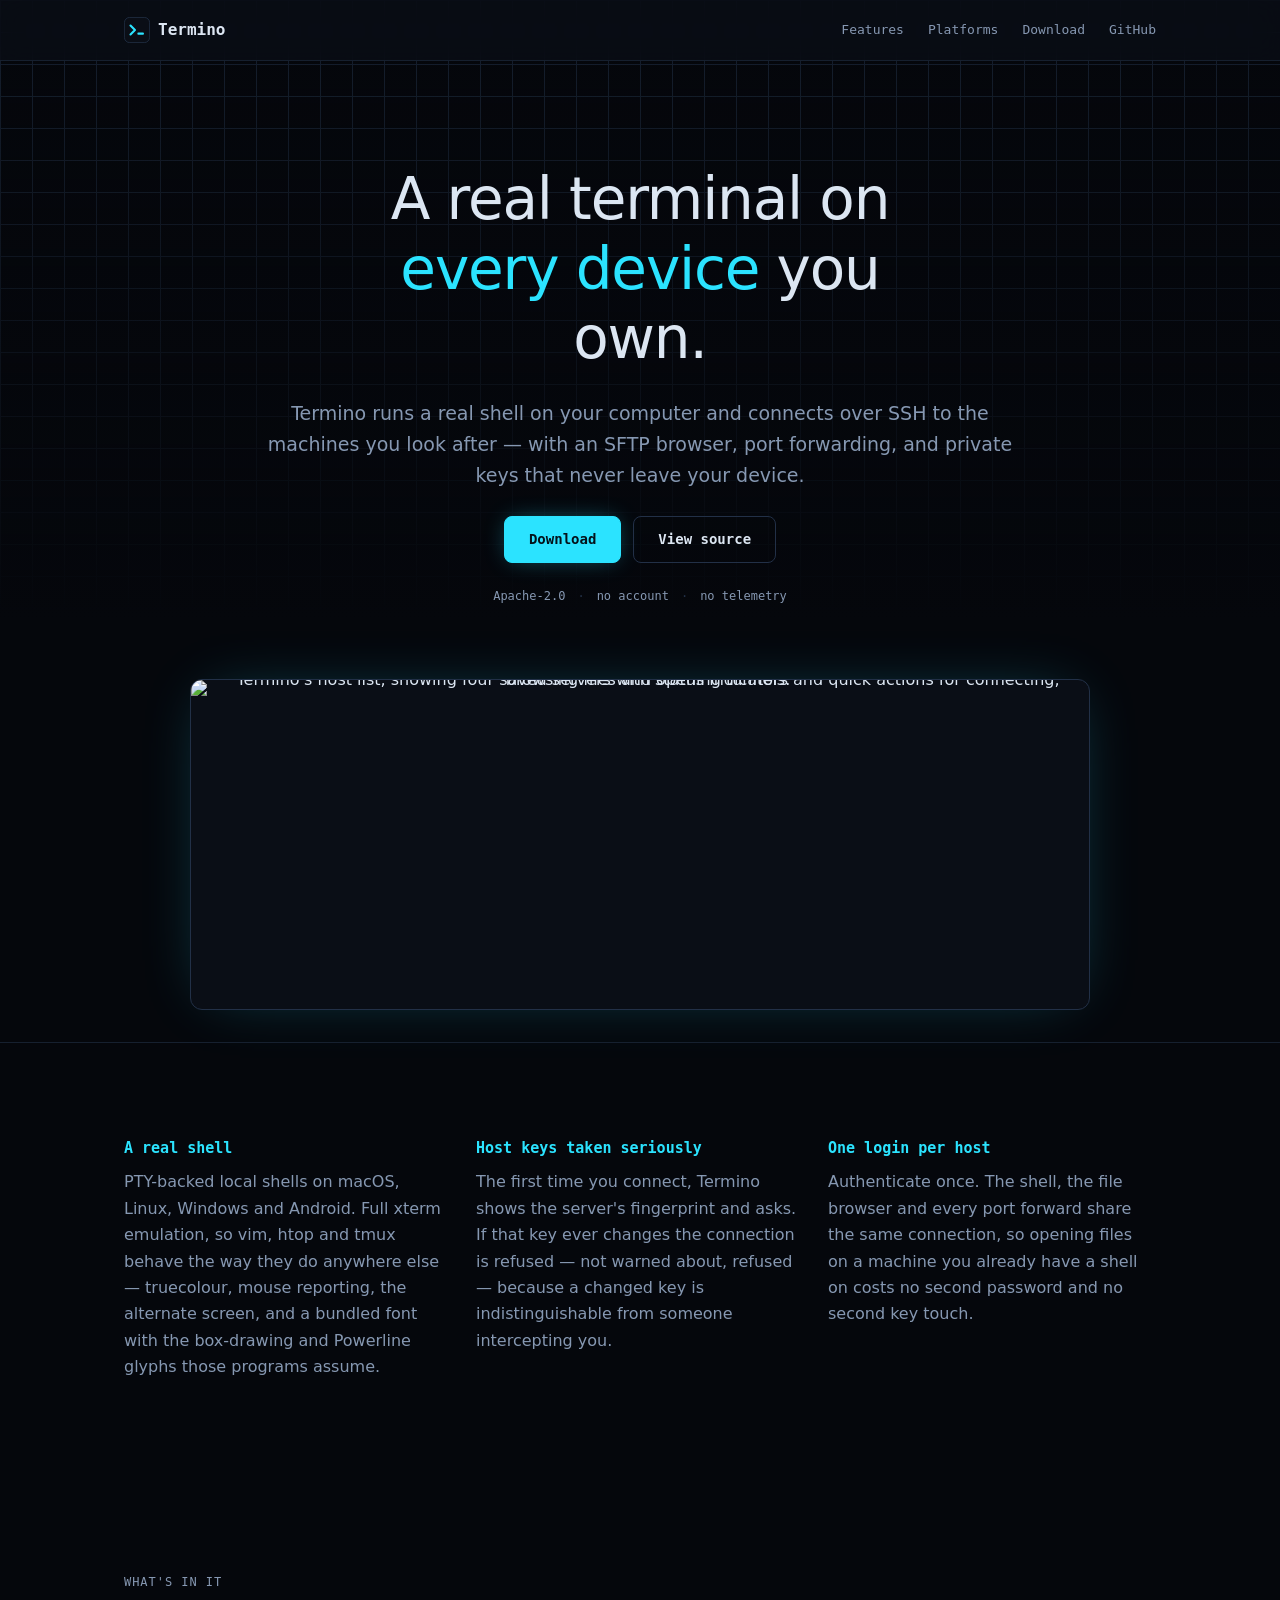
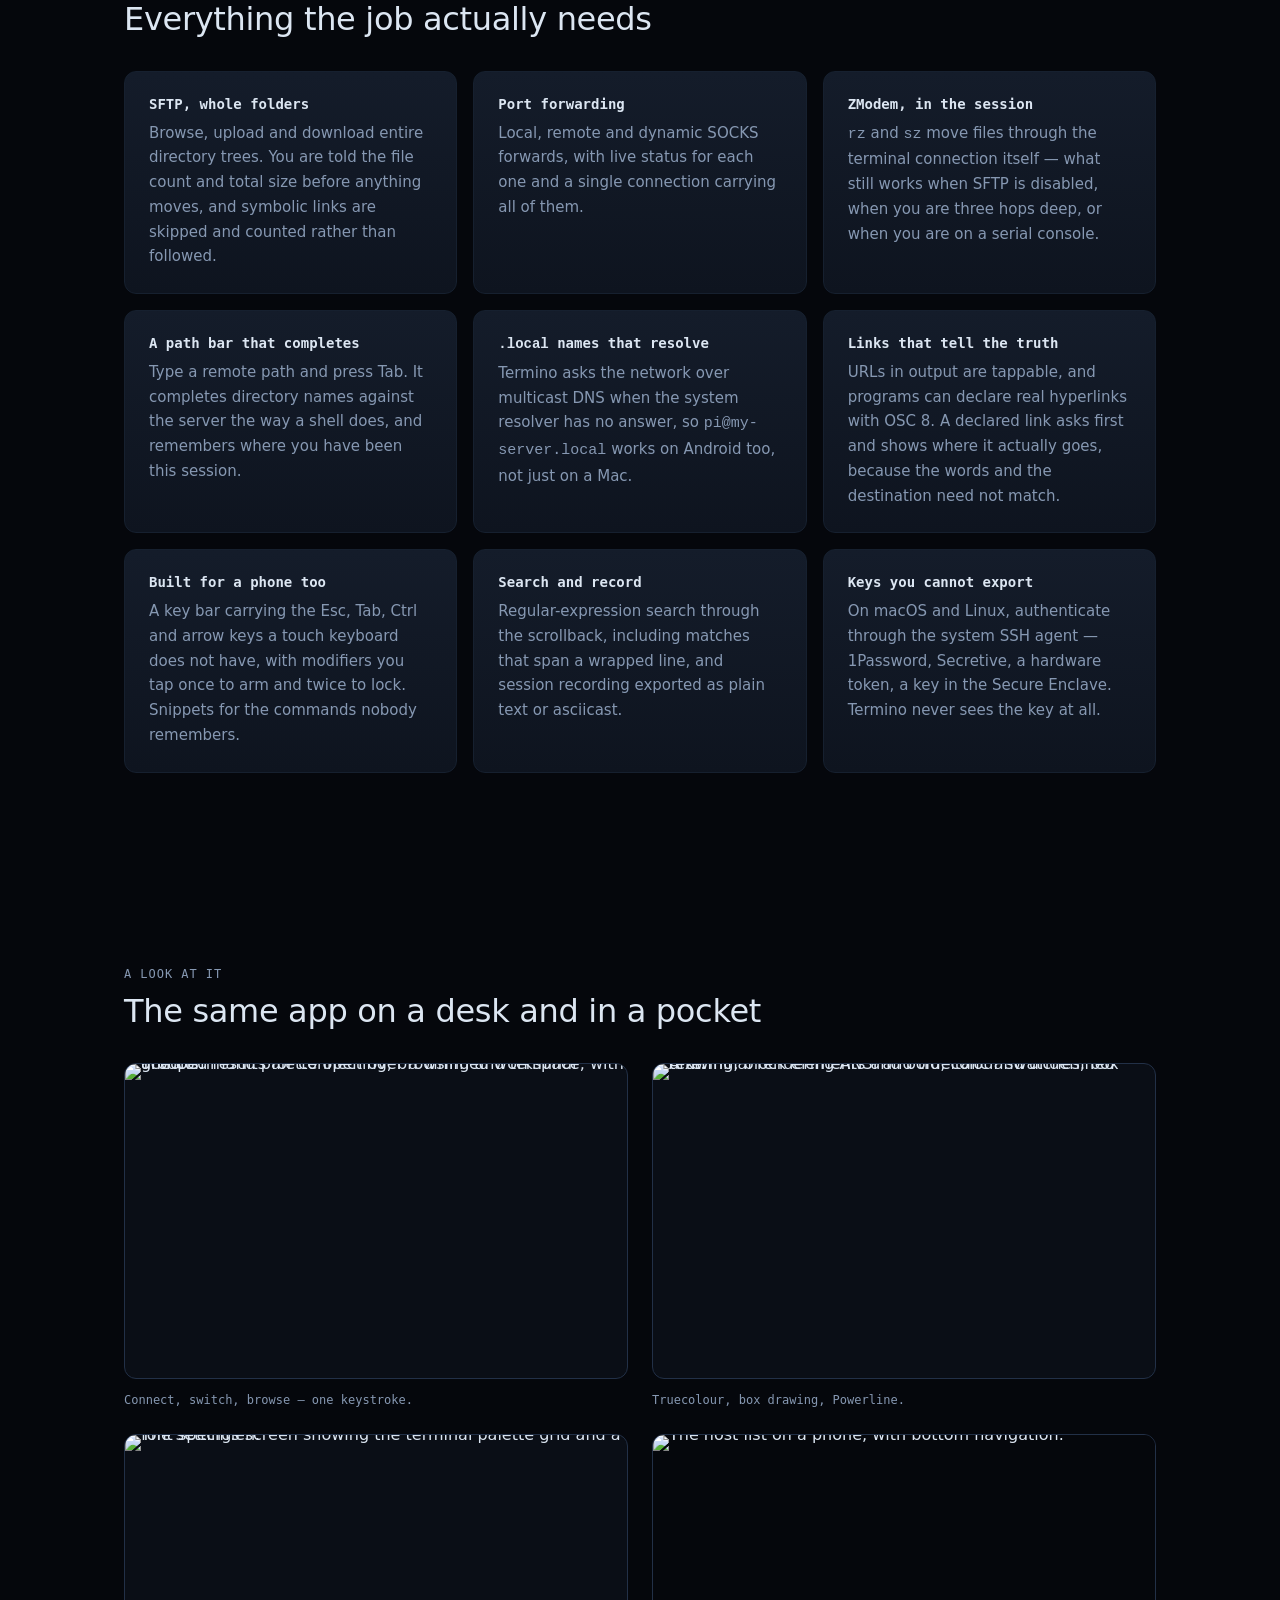
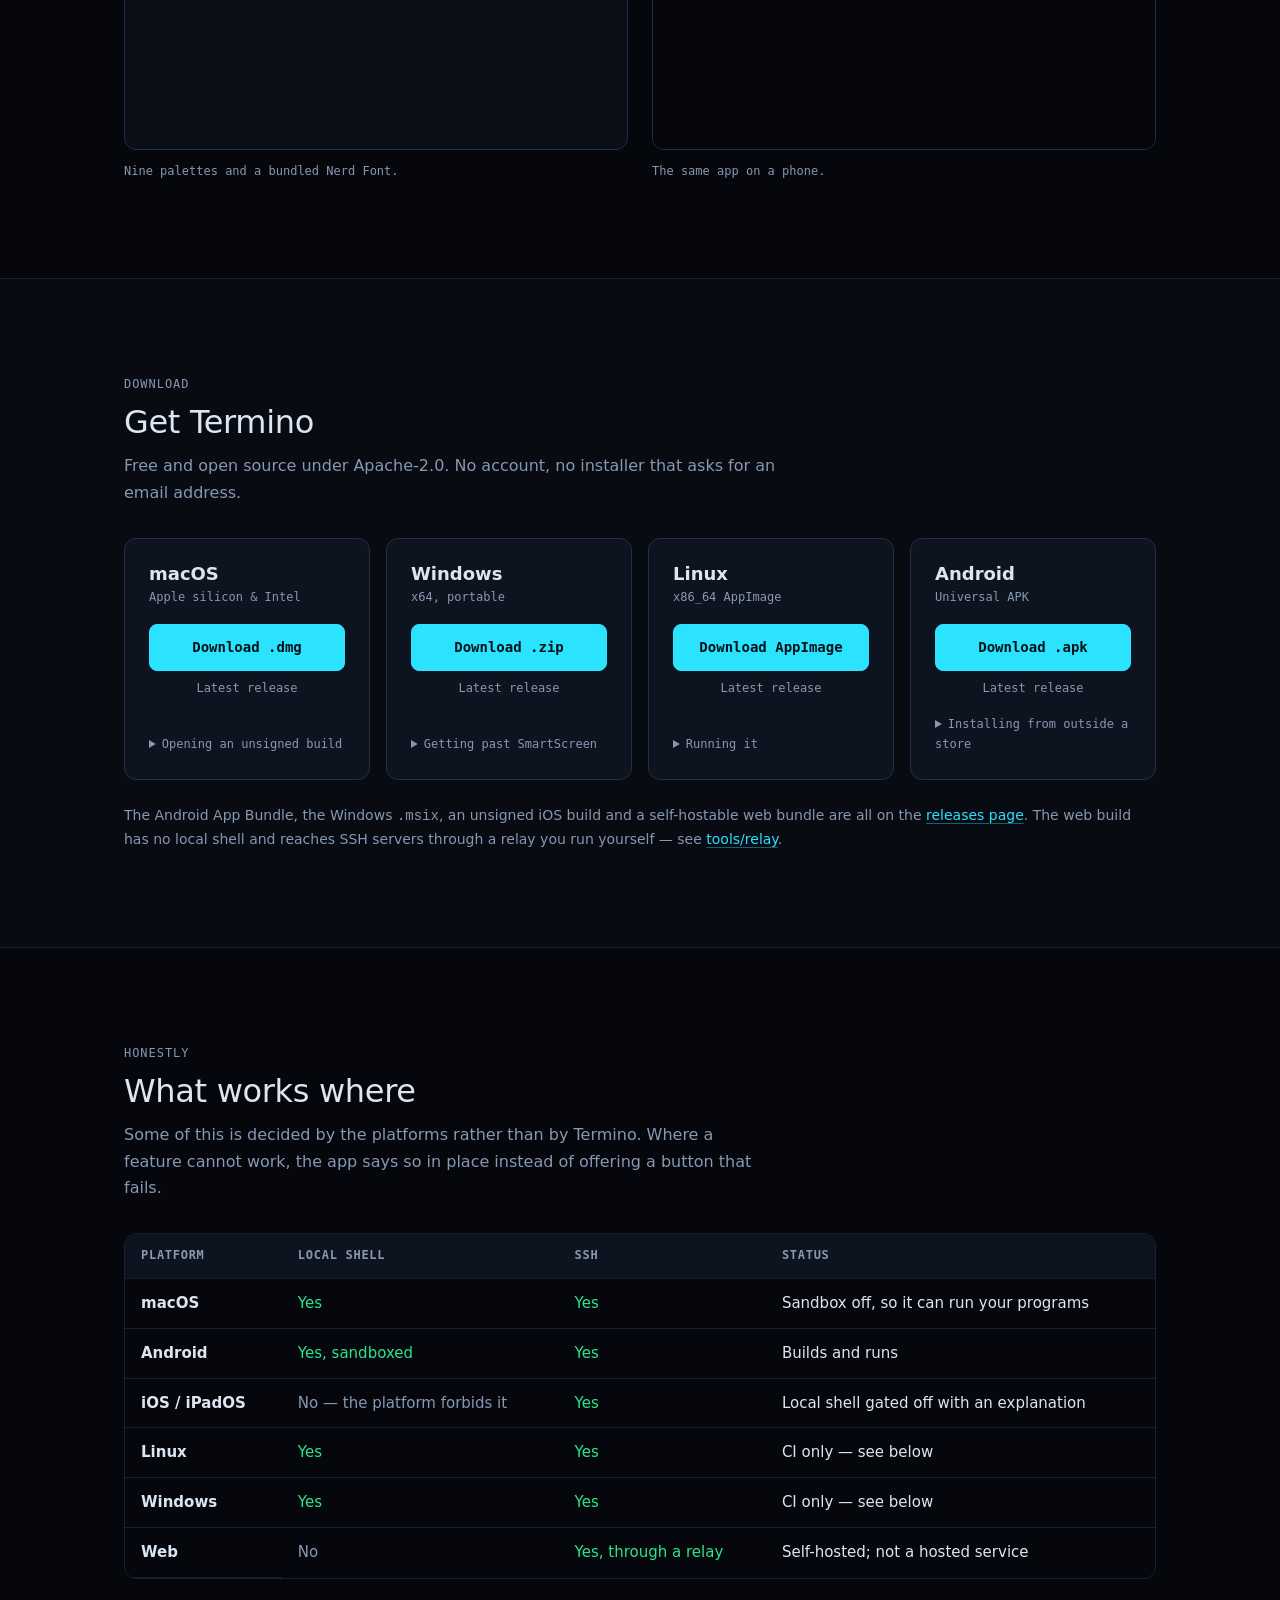
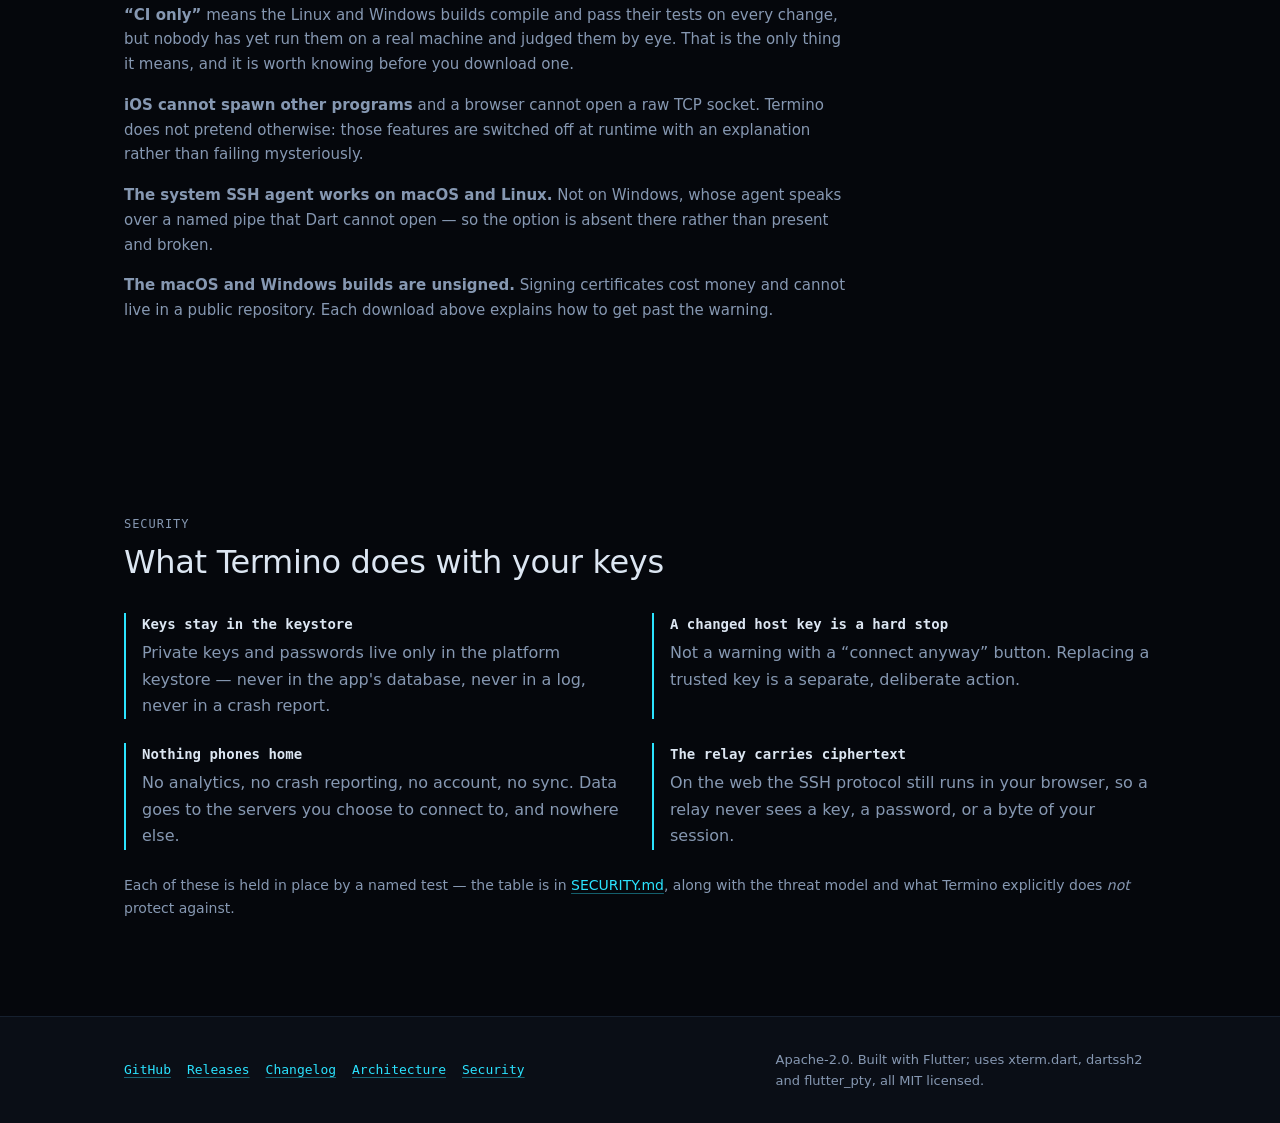
==== site/index.html @ 86bf974c "feat: a landing page for the app, deployed to GitHub Pages The web build is not a demo anyone can us" ====
<!doctype html>
<html lang="en">
<head>
<meta charset="utf-8">
<meta name="viewport" content="width=device-width, initial-scale=1">

<title>Termino — a terminal and SSH client for every device you own</title>
<meta name="description" content="A terminal emulator and SSH client. A real shell on your computer, SSH to the machines you look after, with SFTP, port forwarding and keys that never leave your device.">

<!--
  Every path on this page is relative. GitHub Pages serves a project site from
  /<repo>/, so a leading slash is the one mistake that breaks the whole deploy.
  __REPO__ and __BASE_URL__ are substituted by .github/workflows/pages.yaml;
  tool/check_site.sh fails the build if either has been hard-coded away.
-->
<link rel="icon" href="icon.svg" type="image/svg+xml">
<link rel="apple-touch-icon" href="img/icon-192.png">
<link rel="stylesheet" href="css/site.css">

<meta property="og:type" content="website">
<meta property="og:title" content="Termino — a terminal and SSH client">
<meta property="og:description" content="A real shell on your computer, and SSH to the machines you look after. Keys stay on your device. No account, no telemetry.">
<meta property="og:image" content="__BASE_URL__/img/hero-hosts.png">
<meta property="og:url" content="__BASE_URL__/">
<meta name="twitter:card" content="summary_large_image">
<meta name="theme-color" content="#05070C">
</head>

<body>
<a class="skip" href="#main">Skip to content</a>

<header class="top">
  <div class="wrap">
    <a class="brand" href="./">
      <img src="icon.svg" alt="" width="26" height="26">
      Termino
    </a>
    <nav class="top-nav" aria-label="Primary">
      <a class="wide-only" href="#features">Features</a>
      <a class="wide-only" href="#platforms">Platforms</a>
      <a href="#download">Download</a>
      <a href="https://github.com/__REPO__">GitHub</a>
    </nav>
  </div>
</header>

<main id="main">

  <!-- ------------------------------------------------------------ hero -->
  <section class="hero">
    <div class="wrap">
      <h1>A real terminal on <em>every device</em> you own.</h1>
      <p class="lede">
        Termino runs a real shell on your computer and connects over SSH to the
        machines you look after — with an SFTP browser, port forwarding, and
        private keys that never leave your device.
      </p>

      <div class="cta">
        <a class="btn btn-primary" href="#download">Download</a>
        <a class="btn" href="https://github.com/__REPO__">View source</a>
      </div>

      <p class="hero-meta">
        <span>Apache-2.0</span>
        <span>no account</span>
        <span>no telemetry</span>
        <span data-version hidden></span>
      </p>

      <figure class="shot hero-shot">
        <img src="img/hero-hosts.png" alt="Termino's host list, showing four saved servers with status indicators and quick actions for connecting, browsing files and opening tunnels." width="1280" height="800">
      </figure>
    </div>
  </section>

  <hr class="rule">

  <!-- --------------------------------------------------------- three-up -->
  <section>
    <div class="wrap">
      <div class="trio">
        <div>
          <h3>A real shell</h3>
          <p>
            PTY-backed local shells on macOS, Linux, Windows and Android. Full
            xterm emulation, so vim, htop and tmux behave the way they do
            anywhere else — truecolour, mouse reporting, the alternate screen,
            and a bundled font with the box-drawing and Powerline glyphs those
            programs assume.
          </p>
        </div>
        <div>
          <h3>Host keys taken seriously</h3>
          <p>
            The first time you connect, Termino shows the server's fingerprint
            and asks. If that key ever changes the connection is refused — not
            warned about, refused — because a changed key is indistinguishable
            from someone intercepting you.
          </p>
        </div>
        <div>
          <h3>One login per host</h3>
          <p>
            Authenticate once. The shell, the file browser and every port
            forward share the same connection, so opening files on a machine
            you already have a shell on costs no second password and no second
            key touch.
          </p>
        </div>
      </div>
    </div>
  </section>

  <!-- --------------------------------------------------------- features -->
  <section id="features">
    <div class="wrap">
      <p class="label">What's in it</p>
      <h2>Everything the job actually needs</h2>

      <div class="features">
        <article class="card">
          <h3>SFTP, whole folders</h3>
          <p>
            Browse, upload and download entire directory trees. You are told
            the file count and total size before anything moves, and symbolic
            links are skipped and counted rather than followed.
          </p>
        </article>
        <article class="card">
          <h3>Port forwarding</h3>
          <p>
            Local, remote and dynamic SOCKS forwards, with live status for
            each one and a single connection carrying all of them.
          </p>
        </article>
        <article class="card">
          <h3>ZModem, in the session</h3>
          <p>
            <code>rz</code> and <code>sz</code> move files through the terminal
            connection itself — what still works when SFTP is disabled, when
            you are three hops deep, or when you are on a serial console.
          </p>
        </article>
        <article class="card">
          <h3>A path bar that completes</h3>
          <p>
            Type a remote path and press Tab. It completes directory names
            against the server the way a shell does, and remembers where you
            have been this session.
          </p>
        </article>
        <article class="card">
          <h3><code>.local</code> names that resolve</h3>
          <p>
            Termino asks the network over multicast DNS when the system
            resolver has no answer, so <code>pi@my-server.local</code> works on
            Android too, not just on a Mac.
          </p>
        </article>
        <article class="card">
          <h3>Links that tell the truth</h3>
          <p>
            URLs in output are tappable, and programs can declare real
            hyperlinks with OSC 8. A declared link asks first and shows where
            it actually goes, because the words and the destination need not
            match.
          </p>
        </article>
        <article class="card">
          <h3>Built for a phone too</h3>
          <p>
            A key bar carrying the Esc, Tab, Ctrl and arrow keys a touch
            keyboard does not have, with modifiers you tap once to arm and
            twice to lock. Snippets for the commands nobody remembers.
          </p>
        </article>
        <article class="card">
          <h3>Search and record</h3>
          <p>
            Regular-expression search through the scrollback, including matches
            that span a wrapped line, and session recording exported as plain
            text or asciicast.
          </p>
        </article>
        <article class="card">
          <h3>Keys you cannot export</h3>
          <p>
            On macOS and Linux, authenticate through the system SSH agent —
            1Password, Secretive, a hardware token, a key in the Secure
            Enclave. Termino never sees the key at all.
          </p>
        </article>
      </div>
    </div>
  </section>

  <!-- ---------------------------------------------------------- gallery -->
  <section>
    <div class="wrap">
      <p class="label">A look at it</p>
      <h2>The same app on a desk and in a pocket</h2>

      <div class="gallery">
        <figure>
          <div class="shot">
            <img src="img/palette.png" alt="The command palette open over a dimmed workspace, with grouped results for connecting, browsing and terminal actions." width="1280" height="800" loading="lazy">
          </div>
          <figcaption>Connect, switch, browse — one keystroke.</figcaption>
        </figure>
        <figure>
          <div class="shot">
            <img src="img/terminal.png" alt="A terminal rendering ANSI and truecolour swatches, box drawing, block elements and bold, italic and underlined text." width="720" height="420" loading="lazy">
          </div>
          <figcaption>Truecolour, box drawing, Powerline.</figcaption>
        </figure>
        <figure>
          <div class="shot">
            <img src="img/settings.png" alt="The settings screen showing the terminal palette grid and a font specimen." width="560" height="900" loading="lazy">
          </div>
          <figcaption>Nine palettes and a bundled Nerd Font.</figcaption>
        </figure>
        <figure class="phone">
          <div class="shot">
            <img src="img/mobile-hosts.png" alt="The host list on a phone, with bottom navigation." width="390" height="780" loading="lazy">
          </div>
          <figcaption>The same app on a phone.</figcaption>
        </figure>
      </div>
    </div>
  </section>

  <!-- --------------------------------------------------------- download -->
  <section id="download">
    <div class="wrap">
      <p class="label">Download</p>
      <h2>Get Termino</h2>
      <p class="section-lede">
        Free and open source under Apache-2.0. No account, no installer that
        asks for an email address.
      </p>

      <p class="status" data-release-status hidden></p>

      <div class="downloads">
        <article class="dl">
          <h3>macOS</h3>
          <p class="dl-sub">Apple silicon &amp; Intel</p>
          <a class="btn btn-primary" data-asset="Termino-macos.dmg" data-match="\.dmg$"
             href="https://github.com/__REPO__/releases/latest">Download .dmg</a>
          <p class="dl-meta" data-meta>Latest release</p>
          <details>
            <summary>Opening an unsigned build</summary>
            <p>
              This build is not signed or notarised, so macOS refuses it on
              first open. Go to <strong>System Settings → Privacy &amp;
              Security</strong>, find Termino under the warning, and click
              <strong>Open Anyway</strong>. Or, from a terminal:
            </p>
            <code>xattr -d com.apple.quarantine /Applications/termino.app</code>
          </details>
        </article>

        <article class="dl">
          <h3>Windows</h3>
          <p class="dl-sub">x64, portable</p>
          <a class="btn btn-primary" data-asset="Termino-windows-x64.zip" data-match="windows.*\.zip$"
             href="https://github.com/__REPO__/releases/latest">Download .zip</a>
          <p class="dl-meta" data-meta>Latest release</p>
          <details>
            <summary>Getting past SmartScreen</summary>
            <p>
              Not code-signed, so SmartScreen shows “Windows protected your
              PC”. Click <strong>More info → Run anyway</strong>. The zip is a
              portable folder: unpack it anywhere and run
              <code>termino.exe</code>. An <code>.msix</code> installer is on
              the releases page, but it needs a certificate your machine
              trusts.
            </p>
          </details>
        </article>

        <article class="dl">
          <h3>Linux</h3>
          <p class="dl-sub">x86_64 AppImage</p>
          <a class="btn btn-primary" data-asset="Termino-linux-x86_64.AppImage" data-match="\.appimage$"
             href="https://github.com/__REPO__/releases/latest">Download AppImage</a>
          <p class="dl-meta" data-meta>Latest release</p>
          <details>
            <summary>Running it</summary>
            <p>Mark it executable and run it — no install step:</p>
            <code>chmod +x Termino-linux-x86_64.AppImage
./Termino-linux-x86_64.AppImage</code>
          </details>
        </article>

        <article class="dl">
          <h3>Android</h3>
          <p class="dl-sub">Universal APK</p>
          <a class="btn btn-primary" data-asset="Termino-android-universal.apk" data-match="\.apk$"
             href="https://github.com/__REPO__/releases/latest">Download .apk</a>
          <p class="dl-meta" data-meta>Latest release</p>
          <details>
            <summary>Installing from outside a store</summary>
            <p>
              Android asks you to allow installs from wherever you downloaded
              it. This build is signed with a development key rather than a
              store key, so if Termino later ships on Google Play you will need
              to uninstall this one first.
            </p>
          </details>
        </article>
      </div>

      <p class="note">
        The Android App Bundle, the Windows <code>.msix</code>, an unsigned iOS
        build and a self-hostable web bundle are all on the
        <a href="https://github.com/__REPO__/releases">releases page</a>. The
        web build has no local shell and reaches SSH servers through a relay you
        run yourself — see
        <a href="https://github.com/__REPO__/tree/main/tools/relay">tools/relay</a>.
      </p>
    </div>
  </section>

  <!-- -------------------------------------------------------- platforms -->
  <section id="platforms">
    <div class="wrap">
      <p class="label">Honestly</p>
      <h2>What works where</h2>
      <p class="section-lede">
        Some of this is decided by the platforms rather than by Termino. Where
        a feature cannot work, the app says so in place instead of offering a
        button that fails.
      </p>

      <div class="table-scroll">
        <table>
          <thead>
            <tr>
              <th scope="col">Platform</th>
              <th scope="col">Local shell</th>
              <th scope="col">SSH</th>
              <th scope="col">Status</th>
            </tr>
          </thead>
          <tbody>
            <tr>
              <th scope="row">macOS</th>
              <td class="yes">Yes</td>
              <td class="yes">Yes</td>
              <td>Sandbox off, so it can run your programs</td>
            </tr>
            <tr>
              <th scope="row">Android</th>
              <td class="yes">Yes, sandboxed</td>
              <td class="yes">Yes</td>
              <td>Builds and runs</td>
            </tr>
            <tr>
              <th scope="row">iOS / iPadOS</th>
              <td class="no">No — the platform forbids it</td>
              <td class="yes">Yes</td>
              <td>Local shell gated off with an explanation</td>
            </tr>
            <tr>
              <th scope="row">Linux</th>
              <td class="yes">Yes</td>
              <td class="yes">Yes</td>
              <td>CI only — see below</td>
            </tr>
            <tr>
              <th scope="row">Windows</th>
              <td class="yes">Yes</td>
              <td class="yes">Yes</td>
              <td>CI only — see below</td>
            </tr>
            <tr>
              <th scope="row">Web</th>
              <td class="no">No</td>
              <td class="yes">Yes, through a relay</td>
              <td>Self-hosted; not a hosted service</td>
            </tr>
          </tbody>
        </table>
      </div>

      <div class="caveats">
        <p>
          <strong>“CI only”</strong> means the Linux and Windows builds compile
          and pass their tests on every change, but nobody has yet run them on
          a real machine and judged them by eye. That is the only thing it
          means, and it is worth knowing before you download one.
        </p>
        <p>
          <strong>iOS cannot spawn other programs</strong> and a browser cannot
          open a raw TCP socket. Termino does not pretend otherwise: those
          features are switched off at runtime with an explanation rather than
          failing mysteriously.
        </p>
        <p>
          <strong>The system SSH agent works on macOS and Linux.</strong> Not on
          Windows, whose agent speaks over a named pipe that Dart cannot open —
          so the option is absent there rather than present and broken.
        </p>
        <p>
          <strong>The macOS and Windows builds are unsigned.</strong> Signing
          certificates cost money and cannot live in a public repository. Each
          download above explains how to get past the warning.
        </p>
      </div>
    </div>
  </section>

  <!-- --------------------------------------------------------- security -->
  <section>
    <div class="wrap">
      <p class="label">Security</p>
      <h2>What Termino does with your keys</h2>

      <ul class="claims">
        <li>
          <strong>Keys stay in the keystore</strong>
          Private keys and passwords live only in the platform keystore — never
          in the app's database, never in a log, never in a crash report.
        </li>
        <li>
          <strong>A changed host key is a hard stop</strong>
          Not a warning with a “connect anyway” button. Replacing a trusted key
          is a separate, deliberate action.
        </li>
        <li>
          <strong>Nothing phones home</strong>
          No analytics, no crash reporting, no account, no sync. Data goes to
          the servers you choose to connect to, and nowhere else.
        </li>
        <li>
          <strong>The relay carries ciphertext</strong>
          On the web the SSH protocol still runs in your browser, so a relay
          never sees a key, a password, or a byte of your session.
        </li>
      </ul>

      <p class="note">
        Each of these is held in place by a named test — the table is in
        <a href="https://github.com/__REPO__/blob/main/SECURITY.md">SECURITY.md</a>,
        along with the threat model and what Termino explicitly does
        <em>not</em> protect against.
      </p>
    </div>
  </section>

</main>

<footer class="bottom">
  <div class="wrap">
    <nav aria-label="Footer">
      <a href="https://github.com/__REPO__">GitHub</a>
      <a href="https://github.com/__REPO__/releases">Releases</a>
      <a href="https://github.com/__REPO__/blob/main/CHANGELOG.md">Changelog</a>
      <a href="https://github.com/__REPO__/blob/main/ARCHITECTURE.md">Architecture</a>
      <a href="https://github.com/__REPO__/blob/main/SECURITY.md">Security</a>
    </nav>
    <p class="credits">
      Apache-2.0. Built with Flutter; uses xterm.dart, dartssh2 and flutter_pty,
      all MIT licensed.
    </p>
  </div>
</footer>

<script src="js/download.js" defer></script>
</body>
</html>
---- site/css/site.css ----
/*
 * Termino — the landing page.
 *
 * The palette and scales below are a hand port of the app's own, so the page
 * and the screenshots on it are the same object. The sources of truth are
 * lib/shared/design/app_theme.dart and lib/shared/design/tokens.dart; if a
 * value changes there it should change here, and nowhere else on this page
 * names a colour.
 *
 * Dark only. Neon is a dark-room idea — the app says as much in its own theme
 * file — and a light variant of a one-page site is work for no gain.
 */

:root {
  color-scheme: dark;

  /* app_theme.dart — dark palette */
  --void: #05070c;
  --surface: #0a0e16;
  --surface-low: #0e141f;
  --surface-high: #141c2a;
  --surface-highest: #1b2436;
  --cyan: #2be3ff;
  --violet: #9d6bff;
  --magenta: #ff4d9d;
  --green: #2be58b;
  --amber: #ffc24d;
  --red: #ff5470;
  --text: #dce6f2;
  --text-dim: #8698b2;
  --outline: #223047;
  --outline-dim: #16202f;

  /* tokens.dart — the 4-point grid. Anything off it is a bug, not a nuance. */
  --sp-xxs: 2px;
  --sp-xs: 4px;
  --sp-sm: 8px;
  --sp-md: 12px;
  --sp-lg: 16px;
  --sp-xl: 24px;
  --sp-xxl: 32px;

  --r-xs: 4px;
  --r-sm: 8px;
  --r-md: 12px;
  --r-lg: 20px;

  --motion-fast: 90ms;
  --motion-normal: 160ms;
  --motion-slow: 240ms;

  /*
   * The app bundles JetBrains Mono because terminal output needs box drawing
   * and Powerline glyphs. A landing page needs neither, and each face is
   * ~2.5 MB — so this uses whatever the reader already has. Anyone with
   * JetBrains Mono installed gets it; nobody pays for it.
   *
   * The app's own typography rule is kept: mono for labels, values and
   * anything the reader could imagine typing; a proportional face for prose,
   * because a paragraph set in a monospace is harder to read.
   */
  --mono: ui-monospace, SFMono-Regular, "JetBrains Mono", Menlo, Consolas,
    "DejaVu Sans Mono", monospace;
  --sans: system-ui, -apple-system, "Segoe UI", Roboto, Helvetica, Arial,
    sans-serif;

  --page: 1080px;
}

*,
*::before,
*::after {
  box-sizing: border-box;
}

html {
  scroll-behavior: smooth;
}

body {
  margin: 0;
  background-color: var(--void);
  color: var(--text);
  font-family: var(--sans);
  font-size: 16px;
  line-height: 1.65;
  -webkit-font-smoothing: antialiased;

  /*
   * The app draws a hairline grid behind everything. Reproducing it at the
   * same pitch and colour is what makes the screenshots bleed into the page
   * instead of sitting on top of it.
   */
  background-image:
    repeating-linear-gradient(
      to right,
      var(--outline-dim) 0 1px,
      transparent 1px 32px
    ),
    repeating-linear-gradient(
      to bottom,
      var(--outline-dim) 0 1px,
      transparent 1px 32px
    );
  background-attachment: fixed;
}

/* The grid is a texture, not a subject: fade it out below the fold. */
body::before {
  content: "";
  position: fixed;
  inset: 0;
  z-index: -1;
  pointer-events: none;
  background: linear-gradient(
    to bottom,
    transparent 0,
    var(--void) 620px
  );
}

img {
  max-width: 100%;
  height: auto;
  display: block;
}

a {
  color: var(--cyan);
  text-decoration-color: color-mix(in srgb, var(--cyan) 40%, transparent);
  text-underline-offset: 3px;
}

a:hover {
  text-decoration-color: currentColor;
}

:focus-visible {
  outline: 2px solid var(--cyan);
  outline-offset: 3px;
  border-radius: var(--r-xs);
}

h1,
h2,
h3 {
  line-height: 1.2;
  margin: 0;
  font-weight: 600;
}

p {
  margin: 0;
}

.wrap {
  width: 100%;
  max-width: var(--page);
  margin-inline: auto;
  padding-inline: var(--sp-xl);
}

.skip {
  position: absolute;
  left: -9999px;
}

.skip:focus {
  left: var(--sp-lg);
  top: var(--sp-lg);
  z-index: 10;
  padding: var(--sp-sm) var(--sp-md);
  background: var(--surface-high);
  border-radius: var(--r-sm);
}

/* Small mono label, used for eyebrows and captions. Mirrors labelSmall. */
.label {
  font-family: var(--mono);
  font-size: 12px;
  letter-spacing: 0.08em;
  text-transform: uppercase;
  color: var(--text-dim);
  margin: 0 0 var(--sp-sm);
}

/* ---------------------------------------------------------------- header */

header.top {
  position: sticky;
  top: 0;
  z-index: 5;
  background: color-mix(in srgb, var(--surface) 85%, transparent);
  backdrop-filter: blur(12px);
  border-bottom: 1px solid var(--outline-dim);
}

.top .wrap {
  display: flex;
  align-items: center;
  gap: var(--sp-lg);
  height: 60px;
}

.brand {
  display: flex;
  align-items: center;
  gap: var(--sp-sm);
  font-family: var(--mono);
  font-size: 16px;
  font-weight: 600;
  color: var(--text);
  text-decoration: none;
}

.brand img {
  width: 26px;
  height: 26px;
}

nav.top-nav {
  margin-left: auto;
  display: flex;
  align-items: center;
  gap: var(--sp-xl);
  font-family: var(--mono);
  font-size: 13px;
}

nav.top-nav a {
  color: var(--text-dim);
  text-decoration: none;
  transition: color var(--motion-fast) ease-out;
}

nav.top-nav a:hover {
  color: var(--text);
}

/* ------------------------------------------------------------------ hero */

.hero {
  padding: clamp(48px, 9vw, 104px) 0 var(--sp-xxl);
  text-align: center;
}

.hero h1 {
  font-size: clamp(34px, 6vw, 58px);
  font-weight: 300;
  letter-spacing: -0.02em;
  max-width: 15ch;
  margin-inline: auto;
}

.hero h1 em {
  font-style: normal;
  color: var(--cyan);
}

.hero .lede {
  margin: var(--sp-xl) auto 0;
  max-width: 62ch;
  font-size: clamp(16px, 2.1vw, 19px);
  color: var(--text-dim);
}

.cta {
  display: flex;
  flex-wrap: wrap;
  justify-content: center;
  gap: var(--sp-md);
  margin-top: var(--sp-xl);
}

.btn {
  display: inline-flex;
  align-items: center;
  justify-content: center;
  gap: var(--sp-sm);
  font-family: var(--mono);
  font-size: 14px;
  font-weight: 600;
  padding: 11px var(--sp-xl);
  border-radius: var(--r-sm);
  border: 1px solid var(--outline);
  color: var(--text);
  text-decoration: none;
  transition:
    transform var(--motion-fast) ease-out,
    border-color var(--motion-fast) ease-out,
    background-color var(--motion-fast) ease-out;
}

.btn:hover {
  transform: translateY(-1px);
  border-color: color-mix(in srgb, var(--cyan) 50%, var(--outline));
}

.btn-primary {
  background: var(--cyan);
  border-color: var(--cyan);
  color: #04121a;
}

/* Glow lands on exactly two things: the one call to action, and the hero
   frame. NeonAccents carries a glowStrength dial precisely because glow on
   everything stops meaning anything — four lit buttons in the download row
   would be four things shouting equally. */
.cta .btn-primary {
  box-shadow: 0 0 24px -6px rgb(43 227 255 / 45%);
}

.btn-primary:hover {
  background: #57ebff;
  border-color: #57ebff;
}

.hero-meta {
  display: flex;
  flex-wrap: wrap;
  justify-content: center;
  gap: var(--sp-md);
  margin-top: var(--sp-xl);
  font-family: var(--mono);
  font-size: 12px;
  color: var(--text-dim);
}

.hero-meta span + span::before {
  content: "·";
  margin-right: var(--sp-md);
  color: var(--outline);
}

/* --------------------------------------------------------------- figures */

/*
 * The screenshots are golden test images at devicePixelRatio 1, so showing
 * them at half their pixel width reads as 2x. Their dead space is cropped
 * here rather than in an image pipeline, so a regenerated golden of a
 * different height still frames correctly.
 */
.shot {
  border: 1px solid var(--outline);
  border-radius: var(--r-md);
  overflow: hidden;
  background: var(--surface);
  line-height: 0;
}

.shot img {
  width: 100%;
  object-fit: cover;
  object-position: top left;
}

.hero-shot {
  max-width: 900px;
  margin: clamp(40px, 6vw, 72px) auto 0;
  box-shadow: 0 0 60px -20px rgb(43 227 255 / 30%);
}

.hero-shot img {
  aspect-ratio: 1280 / 470;
}

figure {
  margin: 0;
}

figcaption {
  font-family: var(--mono);
  font-size: 12px;
  color: var(--text-dim);
  margin-top: var(--sp-md);
}

/* -------------------------------------------------------------- sections */

section {
  padding-block: clamp(56px, 8vw, 96px);
}

section > .wrap > h2 {
  font-size: clamp(24px, 3.4vw, 32px);
  font-weight: 500;
  letter-spacing: -0.01em;
}

.section-lede {
  margin-top: var(--sp-md);
  max-width: 64ch;
  color: var(--text-dim);
}

.rule {
  border: 0;
  border-top: 1px solid var(--outline-dim);
  margin: 0;
}

/* three-up */

.trio {
  display: grid;
  gap: var(--sp-xl);
  grid-template-columns: repeat(auto-fit, minmax(min(260px, 100%), 1fr));
}

.trio h3 {
  font-family: var(--mono);
  font-size: 15px;
  color: var(--cyan);
}

.trio p {
  margin-top: var(--sp-md);
  color: var(--text-dim);
}

/* feature grid */

.features {
  display: grid;
  gap: var(--sp-lg);
  grid-template-columns: repeat(auto-fit, minmax(min(260px, 100%), 1fr));
  margin-top: var(--sp-xxl);
}

.card {
  border: 1px solid var(--outline-dim);
  border-radius: var(--r-md);
  padding: var(--sp-xl);
  background: linear-gradient(
    to bottom,
    var(--surface-high),
    var(--surface-low)
  );
  transition: border-color var(--motion-normal) ease-out;
}

.card:hover {
  border-color: var(--outline);
}

.card h3 {
  font-family: var(--mono);
  font-size: 14px;
  font-weight: 600;
}

.card p {
  margin-top: var(--sp-sm);
  font-size: 15px;
  color: var(--text-dim);
}

/* gallery */

/*
 * Two columns, and every frame the same shape. The four goldens have wildly
 * different aspect ratios — 1280x800, 720x420, 560x900, 390x780 — and left to
 * themselves they stagger into a ragged grid. One aspect ratio for every cell
 * makes it read as a set.
 */
.gallery {
  display: grid;
  gap: var(--sp-xl);
  grid-template-columns: repeat(auto-fit, minmax(min(420px, 100%), 1fr));
  margin-top: var(--sp-xxl);
}

.gallery .shot img {
  aspect-ratio: 16 / 10;
}

/* The phone is the exception: cropping a portrait screenshot to landscape
   would just look like a badly cropped desktop one, so it is shown whole and
   letterboxed against the page's own background. */
.gallery .phone .shot img {
  object-fit: contain;
  object-position: center;
  background: var(--void);
}

/* -------------------------------------------------------------- download */

#download {
  background: color-mix(in srgb, var(--surface) 70%, transparent);
  border-block: 1px solid var(--outline-dim);
}

.downloads {
  display: grid;
  gap: var(--sp-lg);
  grid-template-columns: repeat(auto-fit, minmax(min(230px, 100%), 1fr));
  margin-top: var(--sp-xxl);
}

.dl {
  display: flex;
  flex-direction: column;
  border: 1px solid var(--outline);
  border-radius: var(--r-md);
  padding: var(--sp-xl);
  background: var(--surface-low);
}

.dl h3 {
  font-size: 18px;
}

.dl-sub {
  font-family: var(--mono);
  font-size: 12px;
  color: var(--text-dim);
  margin-top: var(--sp-xs);
}

.dl .btn {
  margin-top: var(--sp-lg);
  width: 100%;
}

.dl-meta {
  font-family: var(--mono);
  font-size: 12px;
  color: var(--text-dim);
  margin-top: var(--sp-sm);
  text-align: center;
  min-height: 1.4em;
}

.dl details {
  margin-top: auto;
  padding-top: var(--sp-lg);
  font-size: 14px;
  color: var(--text-dim);
}

.dl summary {
  cursor: pointer;
  font-family: var(--mono);
  font-size: 12px;
  color: var(--text-dim);
}

.dl summary:hover {
  color: var(--text);
}

.dl details p {
  margin-top: var(--sp-md);
}

.dl details code {
  display: block;
  margin-top: var(--sp-sm);
  padding: var(--sp-sm) var(--sp-md);
  background: var(--void);
  border: 1px solid var(--outline-dim);
  border-radius: var(--r-xs);
  font-family: var(--mono);
  font-size: 12px;
  color: var(--text);
  overflow-x: auto;
  white-space: pre;
}

.note {
  margin-top: var(--sp-xl);
  font-size: 14px;
  color: var(--text-dim);
}

.status {
  margin-top: var(--sp-lg);
  padding: var(--sp-md) var(--sp-lg);
  border: 1px solid var(--outline);
  border-left: 3px solid var(--amber);
  border-radius: var(--r-sm);
  background: var(--surface-low);
  font-size: 14px;
  color: var(--text-dim);
}

/* ------------------------------------------------------------- platforms */

.table-scroll {
  overflow-x: auto;
  margin-top: var(--sp-xxl);
  border: 1px solid var(--outline-dim);
  border-radius: var(--r-md);
}

table {
  border-collapse: collapse;
  width: 100%;
  min-width: 560px;
  font-size: 15px;
}

th,
td {
  text-align: left;
  padding: var(--sp-md) var(--sp-lg);
  border-bottom: 1px solid var(--outline-dim);
}

thead th {
  font-family: var(--mono);
  font-size: 12px;
  letter-spacing: 0.06em;
  text-transform: uppercase;
  color: var(--text-dim);
  font-weight: 600;
  background: var(--surface-low);
}

tbody tr:last-child td {
  border-bottom: 0;
}

td.yes {
  color: var(--green);
}

td.no {
  color: var(--text-dim);
}

.caveats {
  display: grid;
  gap: var(--sp-lg);
  margin-top: var(--sp-xl);
  color: var(--text-dim);
  font-size: 15px;
  max-width: 76ch;
}

/* -------------------------------------------------------------- security */

/* Two columns, so four claims sit 2x2 rather than 3 + a lone one. */
.claims {
  display: grid;
  gap: var(--sp-xl);
  grid-template-columns: repeat(auto-fit, minmax(min(400px, 100%), 1fr));
  margin-top: var(--sp-xxl);
  list-style: none;
  padding: 0;
}

.claims li {
  border-left: 2px solid var(--cyan);
  padding-left: var(--sp-lg);
  color: var(--text-dim);
}

.claims strong {
  display: block;
  color: var(--text);
  font-family: var(--mono);
  font-size: 14px;
  font-weight: 600;
  margin-bottom: var(--sp-xs);
}

/* ---------------------------------------------------------------- footer */

footer.bottom {
  border-top: 1px solid var(--outline-dim);
  padding-block: var(--sp-xxl);
  background: var(--surface);
  font-size: 14px;
  color: var(--text-dim);
}

footer.bottom .wrap {
  display: flex;
  flex-wrap: wrap;
  gap: var(--sp-lg) var(--sp-xl);
  align-items: center;
}

footer.bottom nav {
  display: flex;
  flex-wrap: wrap;
  gap: var(--sp-lg);
  font-family: var(--mono);
  font-size: 13px;
}

footer.bottom .credits {
  margin-left: auto;
  max-width: 46ch;
  font-size: 13px;
}

/* --------------------------------------------------------------- motion */

@media (prefers-reduced-motion: reduce) {
  html {
    scroll-behavior: auto;
  }

  *,
  *::before,
  *::after {
    transition-duration: 0ms !important;
    animation-duration: 0ms !important;
  }
}

@media (max-width: 640px) {
  .wrap {
    padding-inline: var(--sp-lg);
  }

  nav.top-nav {
    gap: var(--sp-lg);
  }

  /* The nav collapses to the one link that matters on a small screen. */
  nav.top-nav .wide-only {
    display: none;
  }

  footer.bottom .credits {
    margin-left: 0;
  }
}
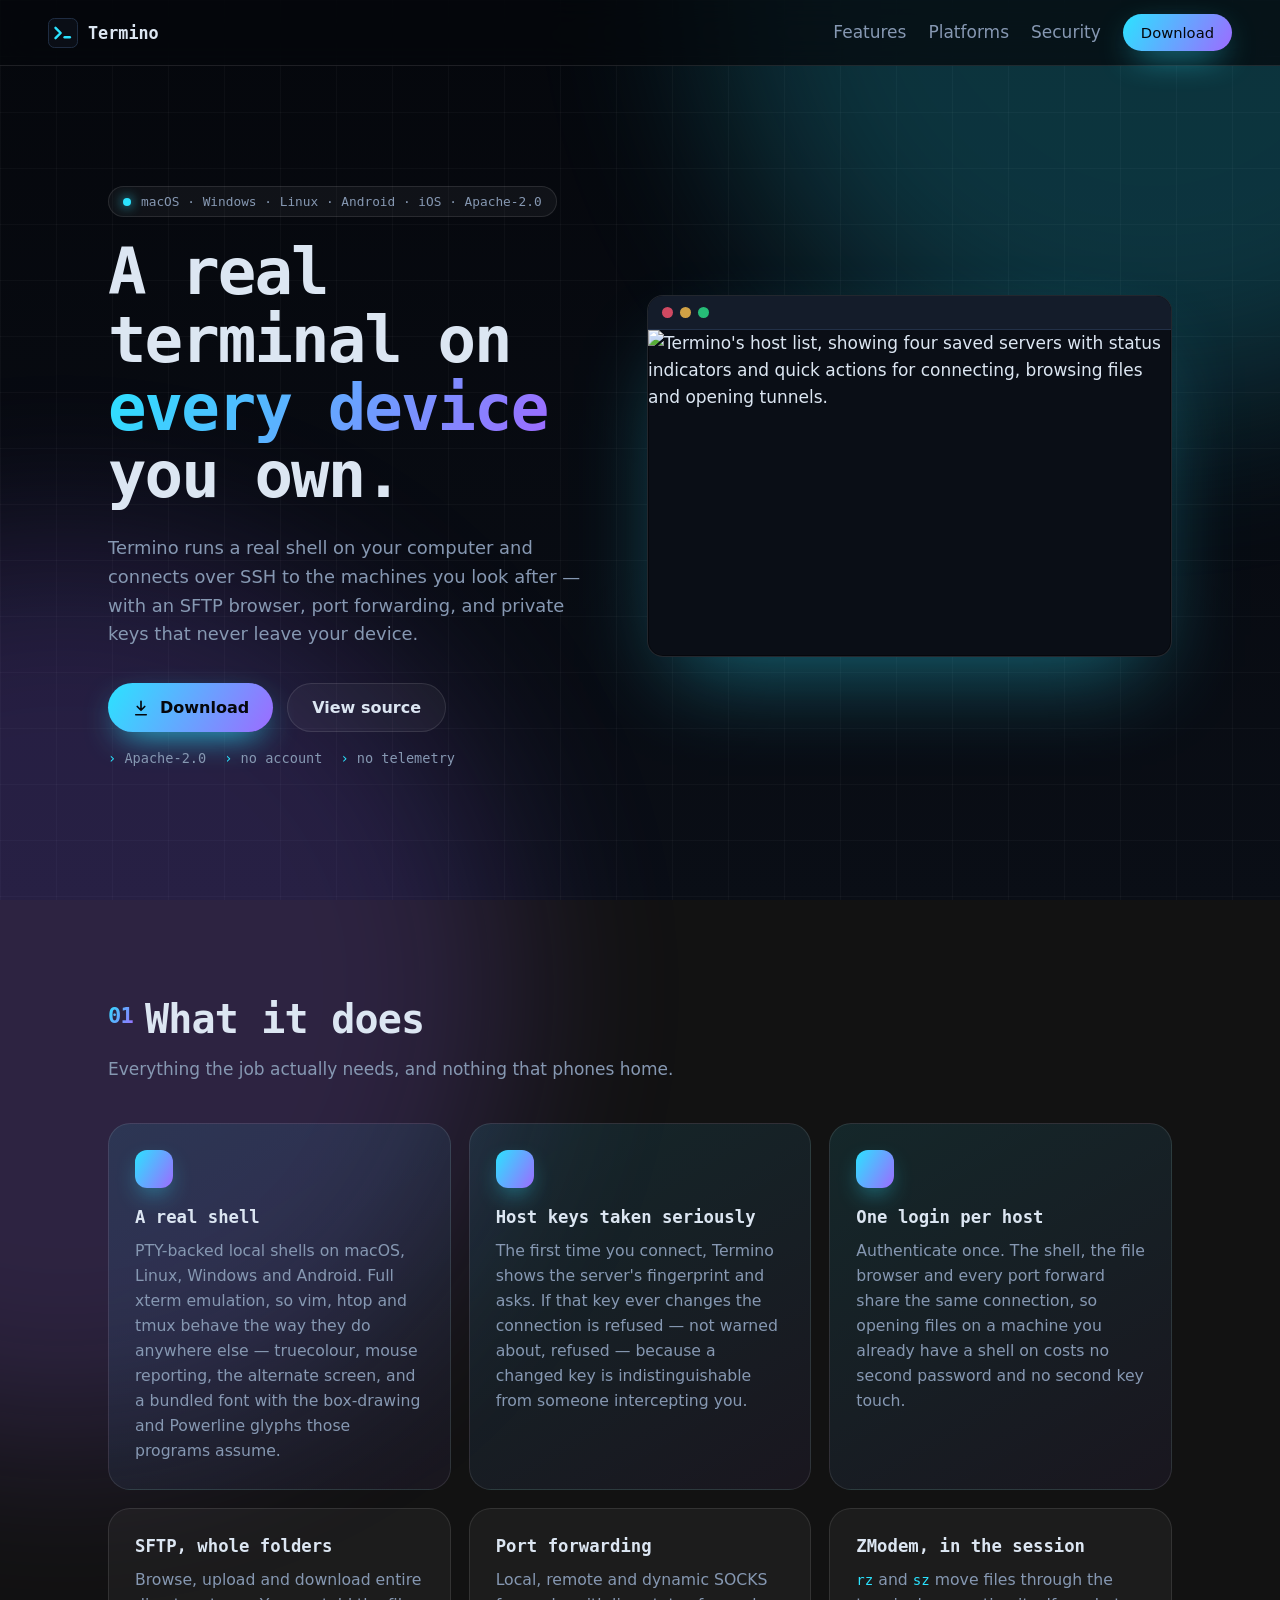
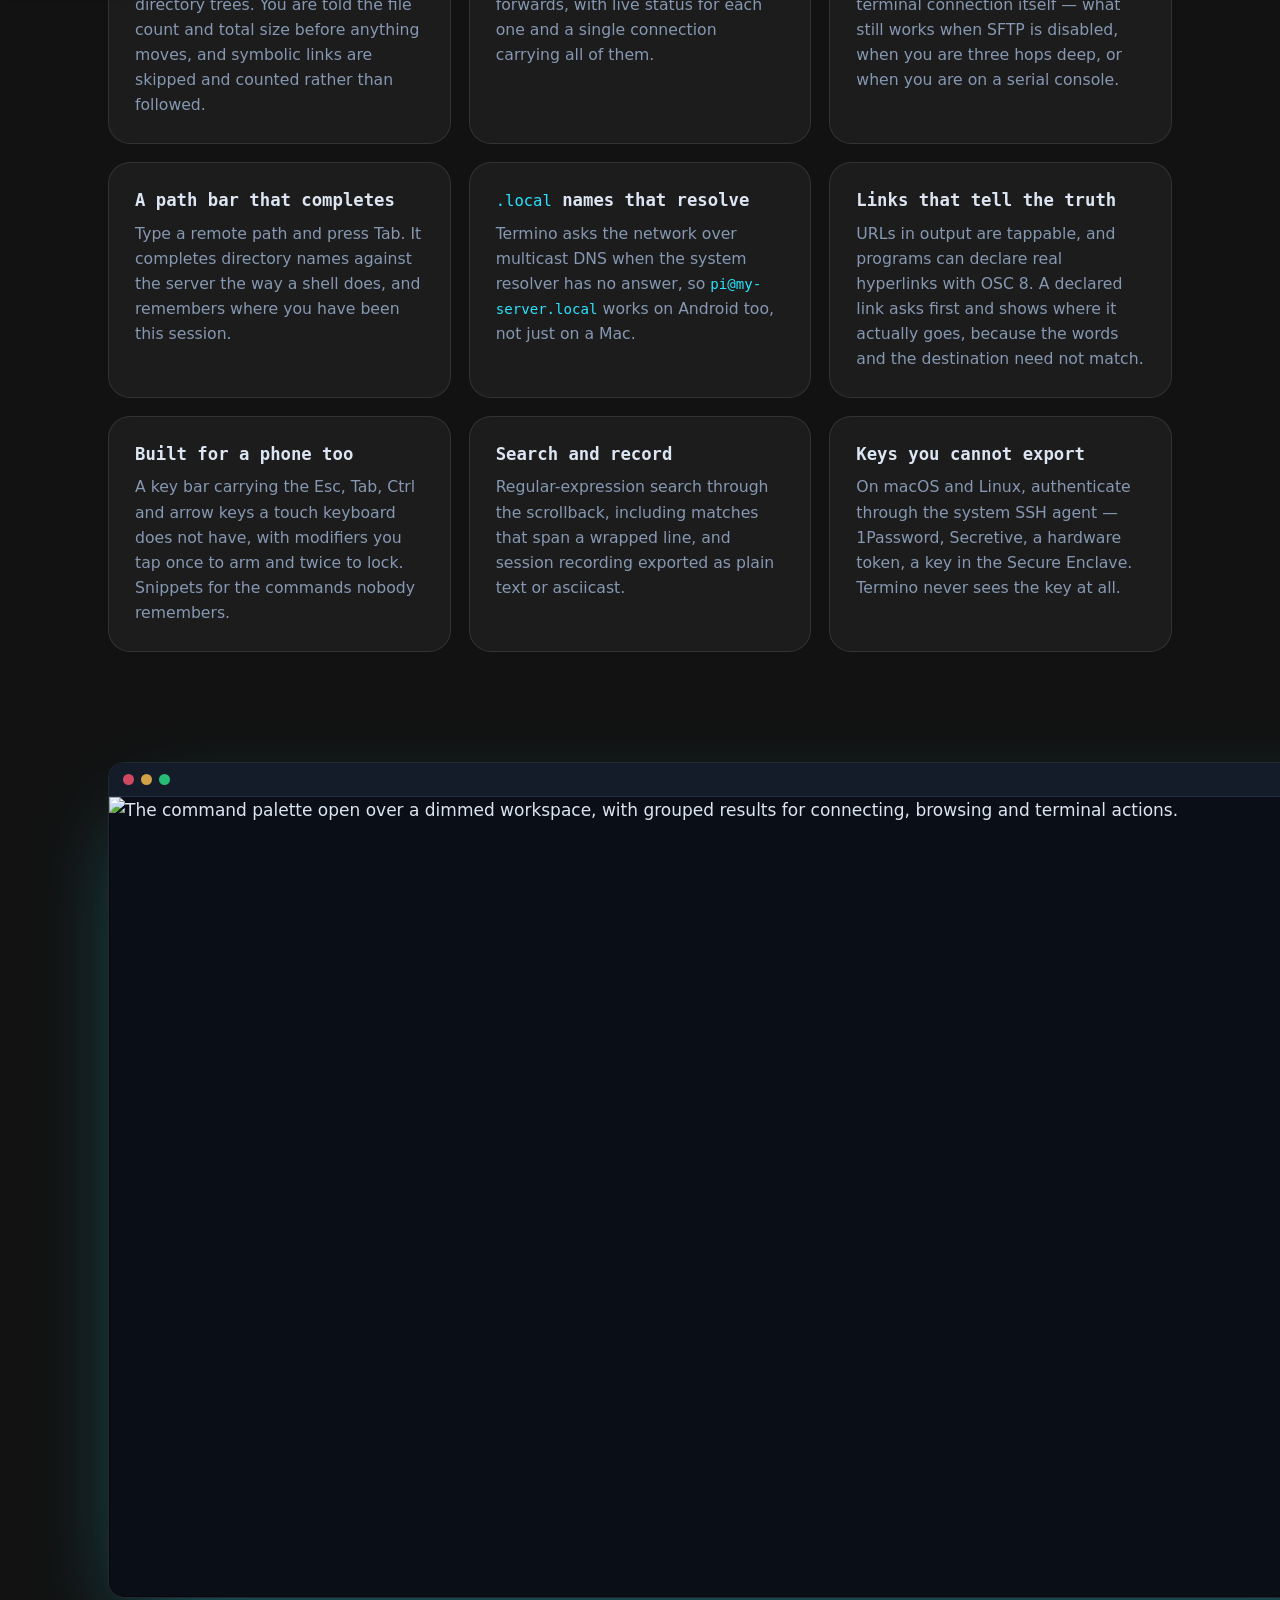
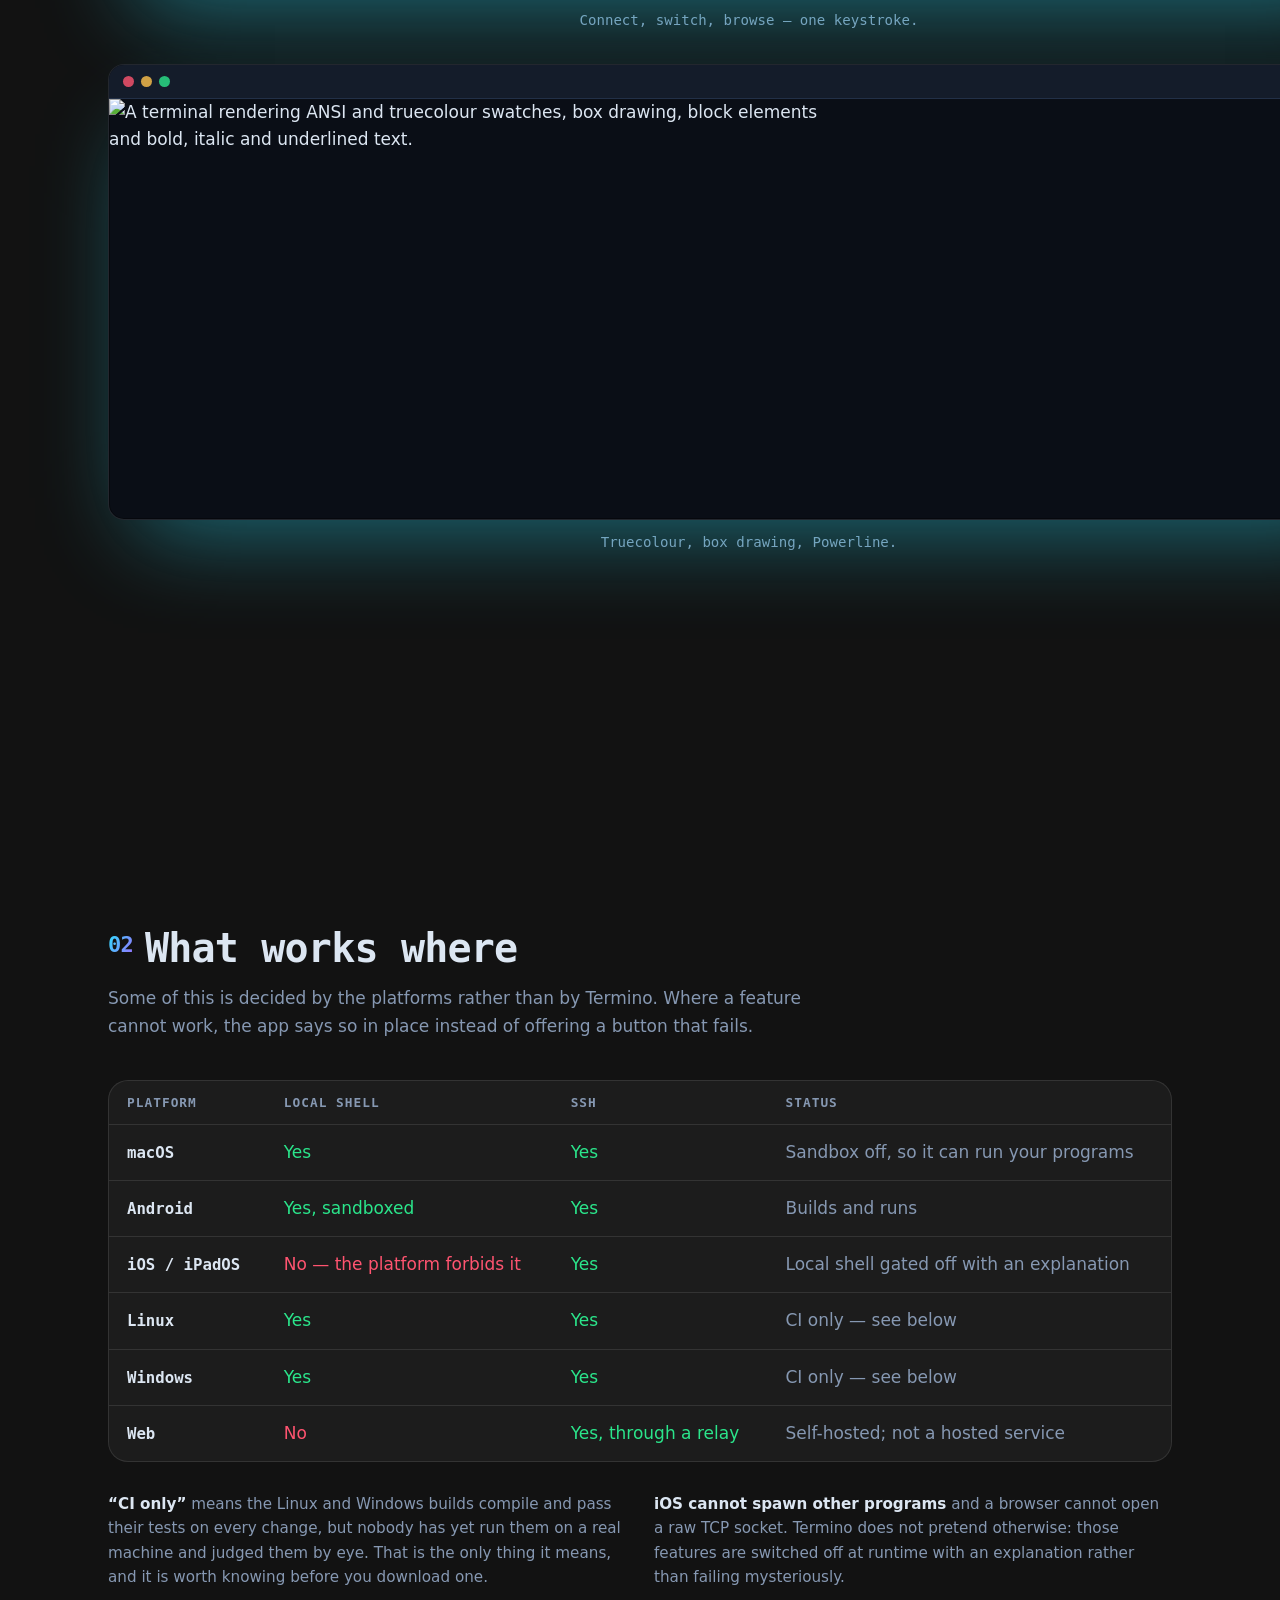
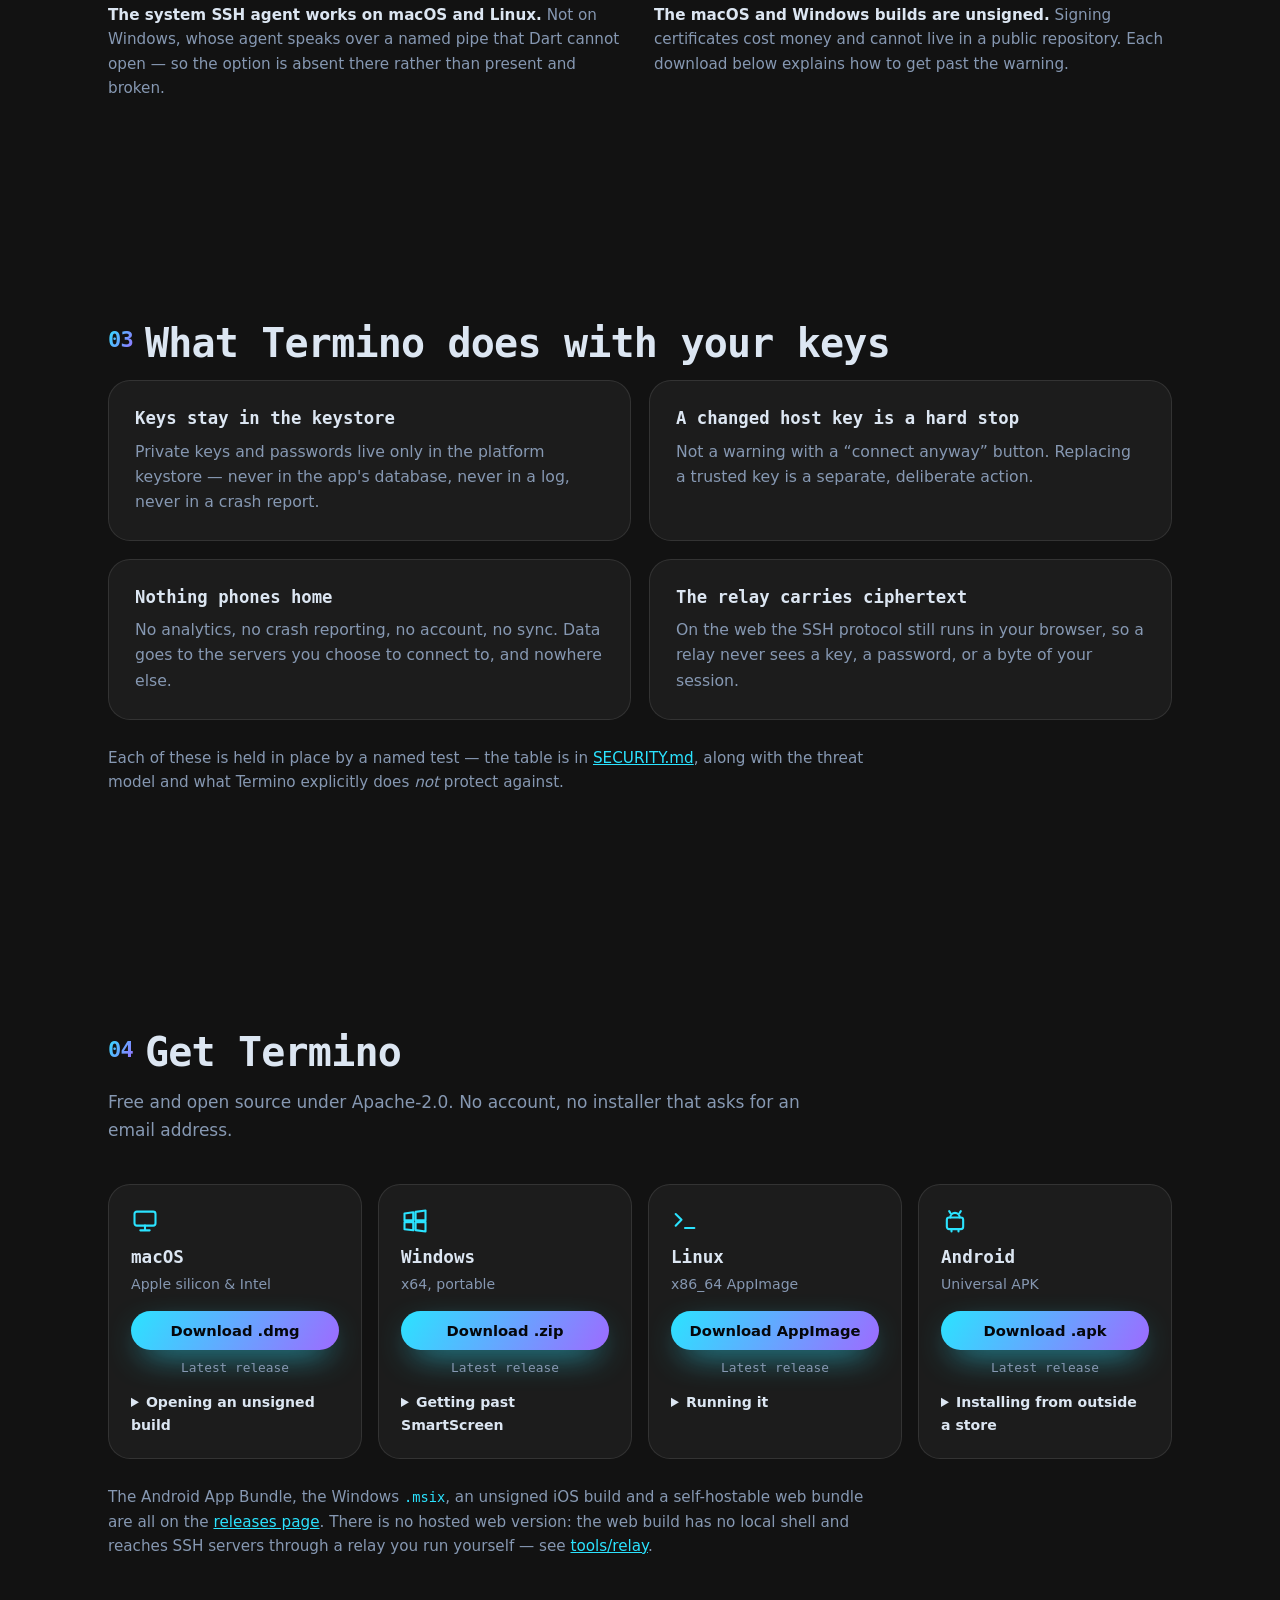
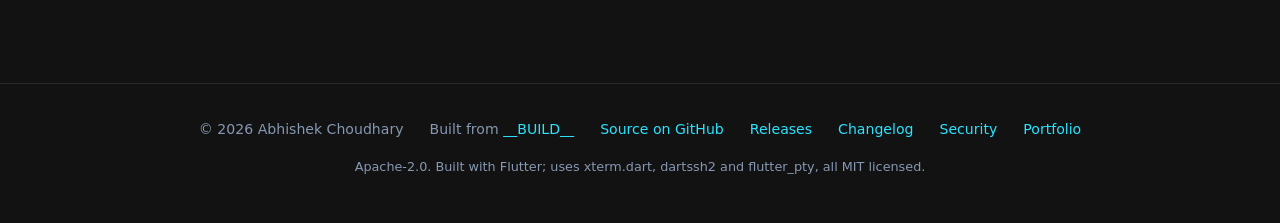
==== commit 6c2dad60: "feat: restyle the site to match the other apps' landing pages Same design as the Luna, Chronoflux, E" ====
--- a/site/index.html
+++ b/site/index.html
@@ -17,6 +17,13 @@
 <link rel="apple-touch-icon" href="img/icon-192.png">
 <link rel="stylesheet" href="css/site.css">
 
+<!--
+  Canonical because js/download.js accepts a ?repo=owner/name override for
+  testing, and every value of it is a distinct URL serving identical content.
+  Without this, a crawler that ever finds one indexes the duplicates.
+-->
+<link rel="canonical" href="__BASE_URL__/">
+
 <meta property="og:type" content="website">
 <meta property="og:title" content="Termino — a terminal and SSH client">
 <meta property="og:description" content="A real shell on your computer, and SSH to the machines you look after. Keys stay on your device. No account, no telemetry.">
@@ -28,446 +35,417 @@
 
 <body>
 <a class="skip" href="#main">Skip to content</a>
-
-<header class="top">
-  <div class="wrap">
-    <a class="brand" href="./">
-      <img src="icon.svg" alt="" width="26" height="26">
-      Termino
-    </a>
-    <nav class="top-nav" aria-label="Primary">
-      <a class="wide-only" href="#features">Features</a>
-      <a class="wide-only" href="#platforms">Platforms</a>
-      <a href="#download">Download</a>
-      <a href="https://github.com/__REPO__">GitHub</a>
-    </nav>
-  </div>
+<div class="backdrop" aria-hidden="true"></div>
+
+<header class="nav">
+  <a class="brand" href="./"><img src="icon.svg" alt="" width="30" height="30"> Termino</a>
+  <nav aria-label="Primary">
+    <a href="#features">Features</a>
+    <a href="#platforms">Platforms</a>
+    <a href="#security">Security</a>
+    <a class="btn" href="#download">Download</a>
+  </nav>
 </header>
 
 <main id="main">
 
   <!-- ------------------------------------------------------------ hero -->
   <section class="hero">
-    <div class="wrap">
+    <div>
+      <p class="eyebrow">macOS · Windows · Linux · Android · iOS · Apache-2.0</p>
       <h1>A real terminal on <em>every device</em> you own.</h1>
-      <p class="lede">
+      <p class="lead">
         Termino runs a real shell on your computer and connects over SSH to the
         machines you look after — with an SFTP browser, port forwarding, and
         private keys that never leave your device.
       </p>
-
       <div class="cta">
-        <a class="btn btn-primary" href="#download">Download</a>
-        <a class="btn" href="https://github.com/__REPO__">View source</a>
+        <a class="btn" href="#download">
+          <svg viewBox="0 0 24 24" aria-hidden="true"><path d="M12 3v12m0 0-5-5m5 5 5-5M5 21h14"/></svg>
+          Download
+        </a>
+        <a class="btn btn-ghost" href="https://github.com/__REPO__">View source</a>
       </div>
-
-      <p class="hero-meta">
-        <span>Apache-2.0</span>
-        <span>no account</span>
-        <span>no telemetry</span>
-        <span data-version hidden></span>
-      </p>
-
-      <figure class="shot hero-shot">
-        <img src="img/hero-hosts.png" alt="Termino's host list, showing four saved servers with status indicators and quick actions for connecting, browsing files and opening tunnels." width="1280" height="800">
-      </figure>
-    </div>
-  </section>
-
-  <hr class="rule">
-
-  <!-- --------------------------------------------------------- three-up -->
-  <section>
-    <div class="wrap">
-      <div class="trio">
-        <div>
-          <h3>A real shell</h3>
-          <p>
-            PTY-backed local shells on macOS, Linux, Windows and Android. Full
-            xterm emulation, so vim, htop and tmux behave the way they do
-            anywhere else — truecolour, mouse reporting, the alternate screen,
-            and a bundled font with the box-drawing and Powerline glyphs those
-            programs assume.
-          </p>
-        </div>
-        <div>
-          <h3>Host keys taken seriously</h3>
-          <p>
-            The first time you connect, Termino shows the server's fingerprint
-            and asks. If that key ever changes the connection is refused — not
-            warned about, refused — because a changed key is indistinguishable
-            from someone intercepting you.
-          </p>
-        </div>
-        <div>
-          <h3>One login per host</h3>
-          <p>
-            Authenticate once. The shell, the file browser and every port
-            forward share the same connection, so opening files on a machine
-            you already have a shell on costs no second password and no second
-            key touch.
-          </p>
-        </div>
-      </div>
-    </div>
+      <p class="meta">
+        <span>Apache-2.0</span><span>no account</span><span>no telemetry</span><span data-version hidden></span>
+      </p>
+    </div>
+    <figure class="window hero-shot">
+      <div class="window-bar" aria-hidden="true"><i></i><i></i><i></i></div>
+      <img src="img/hero-hosts.png" alt="Termino's host list, showing four saved servers with status indicators and quick actions for connecting, browsing files and opening tunnels." width="1280" height="800">
+    </figure>
   </section>
 
   <!-- --------------------------------------------------------- features -->
   <section id="features">
-    <div class="wrap">
-      <p class="label">What's in it</p>
-      <h2>Everything the job actually needs</h2>
-
-      <div class="features">
-        <article class="card">
-          <h3>SFTP, whole folders</h3>
-          <p>
-            Browse, upload and download entire directory trees. You are told
-            the file count and total size before anything moves, and symbolic
-            links are skipped and counted rather than followed.
-          </p>
-        </article>
-        <article class="card">
-          <h3>Port forwarding</h3>
-          <p>
-            Local, remote and dynamic SOCKS forwards, with live status for
-            each one and a single connection carrying all of them.
-          </p>
-        </article>
-        <article class="card">
-          <h3>ZModem, in the session</h3>
-          <p>
-            <code>rz</code> and <code>sz</code> move files through the terminal
-            connection itself — what still works when SFTP is disabled, when
-            you are three hops deep, or when you are on a serial console.
-          </p>
-        </article>
-        <article class="card">
-          <h3>A path bar that completes</h3>
-          <p>
-            Type a remote path and press Tab. It completes directory names
-            against the server the way a shell does, and remembers where you
-            have been this session.
-          </p>
-        </article>
-        <article class="card">
-          <h3><code>.local</code> names that resolve</h3>
-          <p>
-            Termino asks the network over multicast DNS when the system
-            resolver has no answer, so <code>pi@my-server.local</code> works on
-            Android too, not just on a Mac.
-          </p>
-        </article>
-        <article class="card">
-          <h3>Links that tell the truth</h3>
-          <p>
-            URLs in output are tappable, and programs can declare real
-            hyperlinks with OSC 8. A declared link asks first and shows where
-            it actually goes, because the words and the destination need not
-            match.
-          </p>
-        </article>
-        <article class="card">
-          <h3>Built for a phone too</h3>
-          <p>
-            A key bar carrying the Esc, Tab, Ctrl and arrow keys a touch
-            keyboard does not have, with modifiers you tap once to arm and
-            twice to lock. Snippets for the commands nobody remembers.
-          </p>
-        </article>
-        <article class="card">
-          <h3>Search and record</h3>
-          <p>
-            Regular-expression search through the scrollback, including matches
-            that span a wrapped line, and session recording exported as plain
-            text or asciicast.
-          </p>
-        </article>
-        <article class="card">
-          <h3>Keys you cannot export</h3>
-          <p>
-            On macOS and Linux, authenticate through the system SSH agent —
-            1Password, Secretive, a hardware token, a key in the Secure
-            Enclave. Termino never sees the key at all.
-          </p>
-        </article>
+    <h2><span class="idx">01</span>What it does</h2>
+    <p class="section-lead">Everything the job actually needs, and nothing that phones home.</p>
+
+    <div class="cards cards-3">
+      <article class="card card-lead">
+        <div class="dot"></div>
+        <h3>A real shell</h3>
+        <p>
+          PTY-backed local shells on macOS, Linux, Windows and Android. Full
+          xterm emulation, so vim, htop and tmux behave the way they do
+          anywhere else — truecolour, mouse reporting, the alternate screen,
+          and a bundled font with the box-drawing and Powerline glyphs those
+          programs assume.
+        </p>
+      </article>
+      <article class="card card-lead">
+        <div class="dot"></div>
+        <h3>Host keys taken seriously</h3>
+        <p>
+          The first time you connect, Termino shows the server's fingerprint
+          and asks. If that key ever changes the connection is refused — not
+          warned about, refused — because a changed key is indistinguishable
+          from someone intercepting you.
+        </p>
+      </article>
+      <article class="card card-lead">
+        <div class="dot"></div>
+        <h3>One login per host</h3>
+        <p>
+          Authenticate once. The shell, the file browser and every port
+          forward share the same connection, so opening files on a machine
+          you already have a shell on costs no second password and no second
+          key touch.
+        </p>
+      </article>
+      <article class="card">
+        <h3>SFTP, whole folders</h3>
+        <p>
+          Browse, upload and download entire directory trees. You are told
+          the file count and total size before anything moves, and symbolic
+          links are skipped and counted rather than followed.
+        </p>
+      </article>
+      <article class="card">
+        <h3>Port forwarding</h3>
+        <p>
+          Local, remote and dynamic SOCKS forwards, with live status for
+          each one and a single connection carrying all of them.
+        </p>
+      </article>
+      <article class="card">
+        <h3>ZModem, in the session</h3>
+        <p>
+          <code>rz</code> and <code>sz</code> move files through the terminal
+          connection itself — what still works when SFTP is disabled, when
+          you are three hops deep, or when you are on a serial console.
+        </p>
+      </article>
+      <article class="card">
+        <h3>A path bar that completes</h3>
+        <p>
+          Type a remote path and press Tab. It completes directory names
+          against the server the way a shell does, and remembers where you
+          have been this session.
+        </p>
+      </article>
+      <article class="card">
+        <h3><code>.local</code> names that resolve</h3>
+        <p>
+          Termino asks the network over multicast DNS when the system
+          resolver has no answer, so <code>pi@my-server.local</code> works on
+          Android too, not just on a Mac.
+        </p>
+      </article>
+      <article class="card">
+        <h3>Links that tell the truth</h3>
+        <p>
+          URLs in output are tappable, and programs can declare real
+          hyperlinks with OSC 8. A declared link asks first and shows where
+          it actually goes, because the words and the destination need not
+          match.
+        </p>
+      </article>
+      <article class="card">
+        <h3>Built for a phone too</h3>
+        <p>
+          A key bar carrying the Esc, Tab, Ctrl and arrow keys a touch
+          keyboard does not have, with modifiers you tap once to arm and
+          twice to lock. Snippets for the commands nobody remembers.
+        </p>
+      </article>
+      <article class="card">
+        <h3>Search and record</h3>
+        <p>
+          Regular-expression search through the scrollback, including matches
+          that span a wrapped line, and session recording exported as plain
+          text or asciicast.
+        </p>
+      </article>
+      <article class="card">
+        <h3>Keys you cannot export</h3>
+        <p>
+          On macOS and Linux, authenticate through the system SSH agent —
+          1Password, Secretive, a hardware token, a key in the Secure
+          Enclave. Termino never sees the key at all.
+        </p>
+      </article>
+    </div>
+  </section>
+
+  <!-- ---------------------------------------------------------- gallery -->
+  <section class="gallery" aria-label="Screenshots">
+    <figure class="wide">
+      <div class="window"><div class="window-bar" aria-hidden="true"><i></i><i></i><i></i></div>
+        <img src="img/palette.png" alt="The command palette open over a dimmed workspace, with grouped results for connecting, browsing and terminal actions." width="1280" height="800" loading="lazy">
       </div>
-    </div>
-  </section>
-
-  <!-- ---------------------------------------------------------- gallery -->
-  <section>
-    <div class="wrap">
-      <p class="label">A look at it</p>
-      <h2>The same app on a desk and in a pocket</h2>
-
-      <div class="gallery">
-        <figure>
-          <div class="shot">
-            <img src="img/palette.png" alt="The command palette open over a dimmed workspace, with grouped results for connecting, browsing and terminal actions." width="1280" height="800" loading="lazy">
-          </div>
-          <figcaption>Connect, switch, browse — one keystroke.</figcaption>
-        </figure>
-        <figure>
-          <div class="shot">
-            <img src="img/terminal.png" alt="A terminal rendering ANSI and truecolour swatches, box drawing, block elements and bold, italic and underlined text." width="720" height="420" loading="lazy">
-          </div>
-          <figcaption>Truecolour, box drawing, Powerline.</figcaption>
-        </figure>
-        <figure>
-          <div class="shot">
-            <img src="img/settings.png" alt="The settings screen showing the terminal palette grid and a font specimen." width="560" height="900" loading="lazy">
-          </div>
-          <figcaption>Nine palettes and a bundled Nerd Font.</figcaption>
-        </figure>
-        <figure class="phone">
-          <div class="shot">
-            <img src="img/mobile-hosts.png" alt="The host list on a phone, with bottom navigation." width="390" height="780" loading="lazy">
-          </div>
-          <figcaption>The same app on a phone.</figcaption>
-        </figure>
+      <figcaption>Connect, switch, browse — one keystroke.</figcaption>
+    </figure>
+    <figure class="phone-fig">
+      <div class="phone">
+        <img src="img/mobile-hosts.png" alt="The host list on a phone, with bottom navigation." width="390" height="780" loading="lazy">
       </div>
-    </div>
+      <figcaption>The same app on a phone.</figcaption>
+    </figure>
+    <figure class="wide">
+      <div class="window"><div class="window-bar" aria-hidden="true"><i></i><i></i><i></i></div>
+        <img src="img/terminal.png" alt="A terminal rendering ANSI and truecolour swatches, box drawing, block elements and bold, italic and underlined text." width="720" height="420" loading="lazy">
+      </div>
+      <figcaption>Truecolour, box drawing, Powerline.</figcaption>
+    </figure>
+    <figure class="tall">
+      <div class="window"><div class="window-bar" aria-hidden="true"><i></i><i></i><i></i></div>
+        <img src="img/settings.png" alt="The settings screen showing the terminal palette grid and a font specimen." width="560" height="900" loading="lazy">
+      </div>
+      <figcaption>Nine palettes and a bundled Nerd Font.</figcaption>
+    </figure>
+  </section>
+
+  <!-- -------------------------------------------------------- platforms -->
+  <section id="platforms">
+    <h2><span class="idx">02</span>What works where</h2>
+    <p class="section-lead">
+      Some of this is decided by the platforms rather than by Termino. Where
+      a feature cannot work, the app says so in place instead of offering a
+      button that fails.
+    </p>
+
+    <div class="table-scroll">
+      <table>
+        <thead>
+          <tr>
+            <th scope="col">Platform</th>
+            <th scope="col">Local shell</th>
+            <th scope="col">SSH</th>
+            <th scope="col">Status</th>
+          </tr>
+        </thead>
+        <tbody>
+          <tr>
+            <th scope="row">macOS</th>
+            <td class="yes">Yes</td>
+            <td class="yes">Yes</td>
+            <td>Sandbox off, so it can run your programs</td>
+          </tr>
+          <tr>
+            <th scope="row">Android</th>
+            <td class="yes">Yes, sandboxed</td>
+            <td class="yes">Yes</td>
+            <td>Builds and runs</td>
+          </tr>
+          <tr>
+            <th scope="row">iOS / iPadOS</th>
+            <td class="no">No — the platform forbids it</td>
+            <td class="yes">Yes</td>
+            <td>Local shell gated off with an explanation</td>
+          </tr>
+          <tr>
+            <th scope="row">Linux</th>
+            <td class="yes">Yes</td>
+            <td class="yes">Yes</td>
+            <td>CI only — see below</td>
+          </tr>
+          <tr>
+            <th scope="row">Windows</th>
+            <td class="yes">Yes</td>
+            <td class="yes">Yes</td>
+            <td>CI only — see below</td>
+          </tr>
+          <tr>
+            <th scope="row">Web</th>
+            <td class="no">No</td>
+            <td class="yes">Yes, through a relay</td>
+            <td>Self-hosted; not a hosted service</td>
+          </tr>
+        </tbody>
+      </table>
+    </div>
+
+    <div class="caveats">
+      <p>
+        <strong>“CI only”</strong> means the Linux and Windows builds compile
+        and pass their tests on every change, but nobody has yet run them on
+        a real machine and judged them by eye. That is the only thing it
+        means, and it is worth knowing before you download one.
+      </p>
+      <p>
+        <strong>iOS cannot spawn other programs</strong> and a browser cannot
+        open a raw TCP socket. Termino does not pretend otherwise: those
+        features are switched off at runtime with an explanation rather than
+        failing mysteriously.
+      </p>
+      <p>
+        <strong>The system SSH agent works on macOS and Linux.</strong> Not on
+        Windows, whose agent speaks over a named pipe that Dart cannot open —
+        so the option is absent there rather than present and broken.
+      </p>
+      <p>
+        <strong>The macOS and Windows builds are unsigned.</strong> Signing
+        certificates cost money and cannot live in a public repository. Each
+        download below explains how to get past the warning.
+      </p>
+    </div>
+  </section>
+
+  <!-- --------------------------------------------------------- security -->
+  <section id="security">
+    <h2><span class="idx">03</span>What Termino does with your keys</h2>
+
+    <div class="cards claims">
+      <article class="card">
+        <h3>Keys stay in the keystore</h3>
+        <p>Private keys and passwords live only in the platform keystore — never
+          in the app's database, never in a log, never in a crash report.</p>
+      </article>
+      <article class="card">
+        <h3>A changed host key is a hard stop</h3>
+        <p>Not a warning with a “connect anyway” button. Replacing a trusted key
+          is a separate, deliberate action.</p>
+      </article>
+      <article class="card">
+        <h3>Nothing phones home</h3>
+        <p>No analytics, no crash reporting, no account, no sync. Data goes to
+          the servers you choose to connect to, and nowhere else.</p>
+      </article>
+      <article class="card">
+        <h3>The relay carries ciphertext</h3>
+        <p>On the web the SSH protocol still runs in your browser, so a relay
+          never sees a key, a password, or a byte of your session.</p>
+      </article>
+    </div>
+
+    <p class="note">
+      Each of these is held in place by a named test — the table is in
+      <a href="https://github.com/__REPO__/blob/main/SECURITY.md">SECURITY.md</a>,
+      along with the threat model and what Termino explicitly does
+      <em>not</em> protect against.
+    </p>
   </section>
 
   <!-- --------------------------------------------------------- download -->
   <section id="download">
-    <div class="wrap">
-      <p class="label">Download</p>
-      <h2>Get Termino</h2>
-      <p class="section-lede">
-        Free and open source under Apache-2.0. No account, no installer that
-        asks for an email address.
-      </p>
-
-      <p class="status" data-release-status hidden></p>
-
-      <div class="downloads">
-        <article class="dl">
-          <h3>macOS</h3>
-          <p class="dl-sub">Apple silicon &amp; Intel</p>
-          <a class="btn btn-primary" data-asset="Termino-macos.dmg" data-match="\.dmg$"
-             href="https://github.com/__REPO__/releases/latest">Download .dmg</a>
-          <p class="dl-meta" data-meta>Latest release</p>
-          <details>
-            <summary>Opening an unsigned build</summary>
-            <p>
-              This build is not signed or notarised, so macOS refuses it on
-              first open. Go to <strong>System Settings → Privacy &amp;
-              Security</strong>, find Termino under the warning, and click
-              <strong>Open Anyway</strong>. Or, from a terminal:
-            </p>
-            <code>xattr -d com.apple.quarantine /Applications/termino.app</code>
-          </details>
-        </article>
-
-        <article class="dl">
-          <h3>Windows</h3>
-          <p class="dl-sub">x64, portable</p>
-          <a class="btn btn-primary" data-asset="Termino-windows-x64.zip" data-match="windows.*\.zip$"
-             href="https://github.com/__REPO__/releases/latest">Download .zip</a>
-          <p class="dl-meta" data-meta>Latest release</p>
-          <details>
-            <summary>Getting past SmartScreen</summary>
-            <p>
-              Not code-signed, so SmartScreen shows “Windows protected your
-              PC”. Click <strong>More info → Run anyway</strong>. The zip is a
-              portable folder: unpack it anywhere and run
-              <code>termino.exe</code>. An <code>.msix</code> installer is on
-              the releases page, but it needs a certificate your machine
-              trusts.
-            </p>
-          </details>
-        </article>
-
-        <article class="dl">
-          <h3>Linux</h3>
-          <p class="dl-sub">x86_64 AppImage</p>
-          <a class="btn btn-primary" data-asset="Termino-linux-x86_64.AppImage" data-match="\.appimage$"
-             href="https://github.com/__REPO__/releases/latest">Download AppImage</a>
-          <p class="dl-meta" data-meta>Latest release</p>
-          <details>
-            <summary>Running it</summary>
-            <p>Mark it executable and run it — no install step:</p>
-            <code>chmod +x Termino-linux-x86_64.AppImage
+    <h2><span class="idx">04</span>Get Termino</h2>
+    <p class="section-lead">
+      Free and open source under Apache-2.0. No account, no installer that
+      asks for an email address.
+    </p>
+
+    <p class="status" data-release-status hidden></p>
+
+    <div class="downloads">
+      <article class="dl">
+        <svg viewBox="0 0 24 24" aria-hidden="true"><rect x="3" y="4" width="18" height="12" rx="2"/><path d="M8 20h8M12 16v4"/></svg>
+        <h3>macOS</h3>
+        <p class="dl-sub">Apple silicon &amp; Intel</p>
+        <a class="btn" data-asset="Termino-macos.dmg" data-match="\.dmg$"
+           href="https://github.com/__REPO__/releases/latest">Download .dmg</a>
+        <p class="dl-meta" data-meta>Latest release</p>
+        <details>
+          <summary>Opening an unsigned build</summary>
+          <p>
+            This build is not signed or notarised, so macOS refuses it on
+            first open. Go to <strong>System Settings → Privacy &amp;
+            Security</strong>, find Termino under the warning, and click
+            <strong>Open Anyway</strong>. Or, from a terminal:
+          </p>
+          <code>xattr -d com.apple.quarantine /Applications/termino.app</code>
+        </details>
+      </article>
+
+      <article class="dl">
+        <svg viewBox="0 0 24 24" aria-hidden="true"><path d="M3 5.5 10.5 4.5v7H3zM12.5 4.2 21 3v8.5h-8.5zM3 13h7.5v7L3 19zM12.5 13H21v8l-8.5-1.2z"/></svg>
+        <h3>Windows</h3>
+        <p class="dl-sub">x64, portable</p>
+        <a class="btn" data-asset="Termino-windows-x64.zip" data-match="windows.*\.zip$"
+           href="https://github.com/__REPO__/releases/latest">Download .zip</a>
+        <p class="dl-meta" data-meta>Latest release</p>
+        <details>
+          <summary>Getting past SmartScreen</summary>
+          <p>
+            Not code-signed, so SmartScreen shows “Windows protected your
+            PC”. Click <strong>More info → Run anyway</strong>. The zip is a
+            portable folder: unpack it anywhere and run
+            <code>termino.exe</code>. An <code>.msix</code> installer is on
+            the releases page, but it needs a certificate your machine
+            trusts.
+          </p>
+        </details>
+      </article>
+
+      <article class="dl">
+        <svg viewBox="0 0 24 24" aria-hidden="true"><path d="M4 6l5 5-5 5M12 18h8"/></svg>
+        <h3>Linux</h3>
+        <p class="dl-sub">x86_64 AppImage</p>
+        <a class="btn" data-asset="Termino-linux-x86_64.AppImage" data-match="\.appimage$"
+           href="https://github.com/__REPO__/releases/latest">Download AppImage</a>
+        <p class="dl-meta" data-meta>Latest release</p>
+        <details>
+          <summary>Running it</summary>
+          <p>Mark it executable and run it — no install step:</p>
+          <code>chmod +x Termino-linux-x86_64.AppImage
 ./Termino-linux-x86_64.AppImage</code>
-          </details>
-        </article>
-
-        <article class="dl">
-          <h3>Android</h3>
-          <p class="dl-sub">Universal APK</p>
-          <a class="btn btn-primary" data-asset="Termino-android-universal.apk" data-match="\.apk$"
-             href="https://github.com/__REPO__/releases/latest">Download .apk</a>
-          <p class="dl-meta" data-meta>Latest release</p>
-          <details>
-            <summary>Installing from outside a store</summary>
-            <p>
-              Android asks you to allow installs from wherever you downloaded
-              it. This build is signed with a development key rather than a
-              store key, so if Termino later ships on Google Play you will need
-              to uninstall this one first.
-            </p>
-          </details>
-        </article>
-      </div>
-
-      <p class="note">
-        The Android App Bundle, the Windows <code>.msix</code>, an unsigned iOS
-        build and a self-hostable web bundle are all on the
-        <a href="https://github.com/__REPO__/releases">releases page</a>. The
-        web build has no local shell and reaches SSH servers through a relay you
-        run yourself — see
-        <a href="https://github.com/__REPO__/tree/main/tools/relay">tools/relay</a>.
-      </p>
-    </div>
-  </section>
-
-  <!-- -------------------------------------------------------- platforms -->
-  <section id="platforms">
-    <div class="wrap">
-      <p class="label">Honestly</p>
-      <h2>What works where</h2>
-      <p class="section-lede">
-        Some of this is decided by the platforms rather than by Termino. Where
-        a feature cannot work, the app says so in place instead of offering a
-        button that fails.
-      </p>
-
-      <div class="table-scroll">
-        <table>
-          <thead>
-            <tr>
-              <th scope="col">Platform</th>
-              <th scope="col">Local shell</th>
-              <th scope="col">SSH</th>
-              <th scope="col">Status</th>
-            </tr>
-          </thead>
-          <tbody>
-            <tr>
-              <th scope="row">macOS</th>
-              <td class="yes">Yes</td>
-              <td class="yes">Yes</td>
-              <td>Sandbox off, so it can run your programs</td>
-            </tr>
-            <tr>
-              <th scope="row">Android</th>
-              <td class="yes">Yes, sandboxed</td>
-              <td class="yes">Yes</td>
-              <td>Builds and runs</td>
-            </tr>
-            <tr>
-              <th scope="row">iOS / iPadOS</th>
-              <td class="no">No — the platform forbids it</td>
-              <td class="yes">Yes</td>
-              <td>Local shell gated off with an explanation</td>
-            </tr>
-            <tr>
-              <th scope="row">Linux</th>
-              <td class="yes">Yes</td>
-              <td class="yes">Yes</td>
-              <td>CI only — see below</td>
-            </tr>
-            <tr>
-              <th scope="row">Windows</th>
-              <td class="yes">Yes</td>
-              <td class="yes">Yes</td>
-              <td>CI only — see below</td>
-            </tr>
-            <tr>
-              <th scope="row">Web</th>
-              <td class="no">No</td>
-              <td class="yes">Yes, through a relay</td>
-              <td>Self-hosted; not a hosted service</td>
-            </tr>
-          </tbody>
-        </table>
-      </div>
-
-      <div class="caveats">
-        <p>
-          <strong>“CI only”</strong> means the Linux and Windows builds compile
-          and pass their tests on every change, but nobody has yet run them on
-          a real machine and judged them by eye. That is the only thing it
-          means, and it is worth knowing before you download one.
-        </p>
-        <p>
-          <strong>iOS cannot spawn other programs</strong> and a browser cannot
-          open a raw TCP socket. Termino does not pretend otherwise: those
-          features are switched off at runtime with an explanation rather than
-          failing mysteriously.
-        </p>
-        <p>
-          <strong>The system SSH agent works on macOS and Linux.</strong> Not on
-          Windows, whose agent speaks over a named pipe that Dart cannot open —
-          so the option is absent there rather than present and broken.
-        </p>
-        <p>
-          <strong>The macOS and Windows builds are unsigned.</strong> Signing
-          certificates cost money and cannot live in a public repository. Each
-          download above explains how to get past the warning.
-        </p>
-      </div>
-    </div>
-  </section>
-
-  <!-- --------------------------------------------------------- security -->
-  <section>
-    <div class="wrap">
-      <p class="label">Security</p>
-      <h2>What Termino does with your keys</h2>
-
-      <ul class="claims">
-        <li>
-          <strong>Keys stay in the keystore</strong>
-          Private keys and passwords live only in the platform keystore — never
-          in the app's database, never in a log, never in a crash report.
-        </li>
-        <li>
-          <strong>A changed host key is a hard stop</strong>
-          Not a warning with a “connect anyway” button. Replacing a trusted key
-          is a separate, deliberate action.
-        </li>
-        <li>
-          <strong>Nothing phones home</strong>
-          No analytics, no crash reporting, no account, no sync. Data goes to
-          the servers you choose to connect to, and nowhere else.
-        </li>
-        <li>
-          <strong>The relay carries ciphertext</strong>
-          On the web the SSH protocol still runs in your browser, so a relay
-          never sees a key, a password, or a byte of your session.
-        </li>
-      </ul>
-
-      <p class="note">
-        Each of these is held in place by a named test — the table is in
-        <a href="https://github.com/__REPO__/blob/main/SECURITY.md">SECURITY.md</a>,
-        along with the threat model and what Termino explicitly does
-        <em>not</em> protect against.
-      </p>
-    </div>
+        </details>
+      </article>
+
+      <article class="dl">
+        <svg viewBox="0 0 24 24" aria-hidden="true"><rect x="5" y="9" width="14" height="10" rx="2"/><path d="M8 9a4 4 0 0 1 8 0M8 5 7 3.5M16 5l1-1.5M9 19v2M15 19v2"/></svg>
+        <h3>Android</h3>
+        <p class="dl-sub">Universal APK</p>
+        <a class="btn" data-asset="Termino-android-universal.apk" data-match="\.apk$"
+           href="https://github.com/__REPO__/releases/latest">Download .apk</a>
+        <p class="dl-meta" data-meta>Latest release</p>
+        <details>
+          <summary>Installing from outside a store</summary>
+          <p>
+            Android asks you to allow installs from wherever you downloaded
+            it. This build is signed with a development key rather than a
+            store key, so if Termino later ships on Google Play you will need
+            to uninstall this one first.
+          </p>
+        </details>
+      </article>
+    </div>
+
+    <p class="note">
+      The Android App Bundle, the Windows <code>.msix</code>, an unsigned iOS
+      build and a self-hostable web bundle are all on the
+      <a href="https://github.com/__REPO__/releases">releases page</a>. There
+      is no hosted web version: the web build has no local shell and reaches
+      SSH servers through a relay you run yourself — see
+      <a href="https://github.com/__REPO__/tree/main/tools/relay">tools/relay</a>.
+    </p>
   </section>
 
 </main>
 
-<footer class="bottom">
-  <div class="wrap">
-    <nav aria-label="Footer">
-      <a href="https://github.com/__REPO__">GitHub</a>
-      <a href="https://github.com/__REPO__/releases">Releases</a>
-      <a href="https://github.com/__REPO__/blob/main/CHANGELOG.md">Changelog</a>
-      <a href="https://github.com/__REPO__/blob/main/ARCHITECTURE.md">Architecture</a>
-      <a href="https://github.com/__REPO__/blob/main/SECURITY.md">Security</a>
-    </nav>
-    <p class="credits">
-      Apache-2.0. Built with Flutter; uses xterm.dart, dartssh2 and flutter_pty,
-      all MIT licensed.
-    </p>
-  </div>
+<footer>
+  <span>© <span id="year">2026</span> Abhishek Choudhary</span>
+  <!-- __BUILD__ / __BUILD_SHA__ are filled in by .github/workflows/pages.yaml. -->
+  <span>Built from <a href="https://github.com/__REPO__/commit/__BUILD_SHA__">__BUILD__</a></span>
+  <a href="https://github.com/__REPO__">Source on GitHub</a>
+  <a href="https://github.com/__REPO__/releases">Releases</a>
+  <a href="https://github.com/__REPO__/blob/main/CHANGELOG.md">Changelog</a>
+  <a href="https://github.com/__REPO__/blob/main/SECURITY.md">Security</a>
+  <a href="https://abhishekkulhary.github.io/portfolio/">Portfolio</a>
+  <p class="credits">Apache-2.0. Built with Flutter; uses xterm.dart, dartssh2 and flutter_pty, all MIT licensed.</p>
 </footer>
 
+<script>document.getElementById('year').textContent = new Date().getFullYear();</script>
 <script src="js/download.js" defer></script>
 </body>
 </html>
--- a/site/css/site.css
+++ b/site/css/site.css
@@ -1,11 +1,11 @@
 /*
  * Termino — the landing page.
  *
- * The palette and scales below are a hand port of the app's own, so the page
- * and the screenshots on it are the same object. The sources of truth are
- * lib/shared/design/app_theme.dart and lib/shared/design/tokens.dart; if a
- * value changes there it should change here, and nowhere else on this page
- * names a colour.
+ * Layout and components follow the shared landing design used by the other
+ * apps on this account (glow backdrop, gradient accent, glass cards, framed
+ * screenshots). The colours are a hand port of the app's own palette, so the
+ * page and the screenshots on it are the same object: the sources of truth are
+ * lib/shared/design/app_theme.dart and lib/shared/design/tokens.dart.
  *
  * Dark only. Neon is a dark-room idea — the app says as much in its own theme
  * file — and a light variant of a one-page site is work for no gain.
@@ -17,715 +17,180 @@
   /* app_theme.dart — dark palette */
   --void: #05070c;
   --surface: #0a0e16;
-  --surface-low: #0e141f;
   --surface-high: #141c2a;
-  --surface-highest: #1b2436;
   --cyan: #2be3ff;
   --violet: #9d6bff;
-  --magenta: #ff4d9d;
   --green: #2be58b;
-  --amber: #ffc24d;
   --red: #ff5470;
   --text: #dce6f2;
   --text-dim: #8698b2;
   --outline: #223047;
-  --outline-dim: #16202f;
 
-  /* tokens.dart — the 4-point grid. Anything off it is a bug, not a nuance. */
-  --sp-xxs: 2px;
-  --sp-xs: 4px;
-  --sp-sm: 8px;
-  --sp-md: 12px;
-  --sp-lg: 16px;
-  --sp-xl: 24px;
-  --sp-xxl: 32px;
-
-  --r-xs: 4px;
-  --r-sm: 8px;
-  --r-md: 12px;
-  --r-lg: 20px;
-
-  --motion-fast: 90ms;
-  --motion-normal: 160ms;
-  --motion-slow: 240ms;
+  --glass: rgba(255, 255, 255, .045);
+  --border: rgba(255, 255, 255, .10);
+  --grad: linear-gradient(120deg, var(--cyan), var(--violet));
 
   /*
    * The app bundles JetBrains Mono because terminal output needs box drawing
    * and Powerline glyphs. A landing page needs neither, and each face is
-   * ~2.5 MB — so this uses whatever the reader already has. Anyone with
-   * JetBrains Mono installed gets it; nobody pays for it.
-   *
-   * The app's own typography rule is kept: mono for labels, values and
-   * anything the reader could imagine typing; a proportional face for prose,
-   * because a paragraph set in a monospace is harder to read.
+   * ~2.5 MB — so this uses whatever the reader already has. Mono for headings,
+   * labels and anything the reader could imagine typing; a proportional face
+   * for prose, because a paragraph set in a monospace is harder to read.
    */
   --mono: ui-monospace, SFMono-Regular, "JetBrains Mono", Menlo, Consolas,
     "DejaVu Sans Mono", monospace;
   --sans: system-ui, -apple-system, "Segoe UI", Roboto, Helvetica, Arial,
     sans-serif;
-
-  --page: 1080px;
 }
 
-*,
-*::before,
-*::after {
-  box-sizing: border-box;
-}
-
-html {
-  scroll-behavior: smooth;
-}
-
+* { box-sizing: border-box; }
+html { scroll-behavior: smooth; }
 body {
   margin: 0;
-  background-color: var(--void);
+  background: linear-gradient(180deg, var(--void), var(--surface)) fixed;
   color: var(--text);
-  font-family: var(--sans);
-  font-size: 16px;
-  line-height: 1.65;
+  font: 17px/1.6 var(--sans);
   -webkit-font-smoothing: antialiased;
+  overflow-x: hidden;
+}
+a { color: inherit; }
+img { display: block; max-width: 100%; height: auto; }
+code { font: .9em var(--mono); color: var(--cyan); }
 
-  /*
-   * The app draws a hairline grid behind everything. Reproducing it at the
-   * same pitch and colour is what makes the screenshots bleed into the page
-   * instead of sitting on top of it.
-   */
-  background-image:
-    repeating-linear-gradient(
-      to right,
-      var(--outline-dim) 0 1px,
-      transparent 1px 32px
-    ),
-    repeating-linear-gradient(
-      to bottom,
-      var(--outline-dim) 0 1px,
-      transparent 1px 32px
-    );
-  background-attachment: fixed;
+.skip { position: absolute; left: -9999px; }
+.skip:focus { left: 16px; top: 16px; z-index: 20; padding: 8px 14px; border-radius: 8px; background: var(--surface-high); }
+
+/* Backdrop: two soft glows over a faint grid, echoing the app's panels. */
+.backdrop { position: fixed; inset: 0; pointer-events: none; z-index: -1;
+  background-image: linear-gradient(rgba(255,255,255,.03) 1px, transparent 1px),
+    linear-gradient(90deg, rgba(255,255,255,.03) 1px, transparent 1px);
+  background-size: 56px 56px; }
+.backdrop::before, .backdrop::after { content: ''; position: absolute; width: 70vmax; height: 70vmax;
+  border-radius: 50%; filter: blur(90px); opacity: .2; }
+.backdrop::before { background: var(--cyan); top: -38vmax; right: -25vmax; }
+.backdrop::after { background: var(--violet); bottom: -42vmax; left: -30vmax; }
+
+/* Navigation */
+.nav { position: sticky; top: 0; z-index: 10; display: flex; align-items: center; justify-content: space-between;
+  gap: 16px; padding: 14px clamp(16px, 4vw, 48px); backdrop-filter: blur(16px);
+  background: rgba(5, 7, 12, .72); border-bottom: 1px solid var(--border); }
+.brand { display: flex; align-items: center; gap: 10px; text-decoration: none; font: 700 1.05rem var(--mono); }
+.brand img { width: 30px; height: 30px; }
+.nav nav { display: flex; align-items: center; gap: 22px; }
+.nav nav a { text-decoration: none; color: var(--text-dim); font-weight: 500; }
+.nav nav a:hover { color: var(--text); }
+.nav nav a.btn, .nav nav a.btn:hover { color: var(--void); }
+
+/* Buttons */
+.btn { display: inline-flex; align-items: center; justify-content: center; gap: 10px; padding: 14px 24px;
+  border-radius: 999px; font: 700 1rem var(--sans); text-decoration: none; color: var(--void);
+  background: var(--grad); box-shadow: 0 12px 34px -12px var(--cyan);
+  transition: transform .15s ease, box-shadow .15s ease; }
+.btn:hover { transform: translateY(-2px); box-shadow: 0 18px 40px -12px var(--cyan); }
+.btn svg { width: 18px; height: 18px; fill: none; stroke: currentColor; stroke-width: 2.2; stroke-linecap: round; stroke-linejoin: round; }
+.btn-ghost { color: var(--text); background: var(--glass); border: 1px solid var(--border); box-shadow: none; }
+.btn-ghost:hover { box-shadow: none; border-color: rgba(43, 227, 255, .5); }
+.nav .btn { padding: 10px 18px; font-size: .92rem; }
+
+main { width: min(1160px, 100%); margin: 0 auto; padding: 0 clamp(16px, 4vw, 48px); }
+section { padding: clamp(56px, 9vw, 110px) 0; }
+
+/* Hero */
+.hero { display: grid; grid-template-columns: .95fr 1.05fr; gap: clamp(32px, 5vw, 64px); align-items: center;
+  min-height: min(calc(100vh - 70px), 820px); }
+.eyebrow { display: inline-flex; align-items: center; gap: 10px; margin: 0 0 22px; padding: 7px 14px; border-radius: 999px;
+  border: 1px solid var(--border); background: var(--glass); color: var(--text-dim); font: 500 .8rem var(--mono); }
+.eyebrow::before { content: ''; width: 8px; height: 8px; border-radius: 50%; background: var(--cyan); box-shadow: 0 0 12px var(--cyan); }
+h1 { margin: 0; font: 800 clamp(2.3rem, 5vw, 4rem)/1.06 var(--mono); letter-spacing: -.03em; }
+h1 em, .idx { font-style: normal; background: var(--grad); -webkit-background-clip: text; background-clip: text; color: transparent; }
+.lead { margin: 24px 0 0; max-width: 34em; color: var(--text-dim); font-size: 1.12rem; }
+.cta { display: flex; flex-wrap: wrap; gap: 14px; margin-top: 34px; }
+.meta { display: flex; flex-wrap: wrap; gap: 8px 18px; margin: 18px 0 0; color: var(--text-dim); font: .85rem var(--mono); }
+.meta span::before { content: '› '; color: var(--cyan); }
+
+/* Screenshot frames: a desktop window and a phone. */
+.window { position: relative; margin: 0; border-radius: 16px; overflow: hidden; background: var(--surface);
+  border: 1px solid var(--border);
+  box-shadow: 0 40px 90px -30px rgba(43, 227, 255, .45), 0 0 0 1px rgba(0, 0, 0, .4) inset; }
+.window-bar { display: flex; gap: 7px; padding: 11px 14px; background: var(--surface-high); border-bottom: 1px solid var(--outline); }
+.window-bar i { width: 11px; height: 11px; border-radius: 50%; background: var(--outline); }
+.window-bar i:first-child { background: var(--red); opacity: .8; }
+.window-bar i:nth-child(2) { background: #ffc24d; opacity: .8; }
+.window-bar i:nth-child(3) { background: var(--green); opacity: .8; }
+.hero-shot { position: relative; }
+.hero-shot::before { content: ''; position: absolute; inset: -12%; z-index: -1; border-radius: 50%;
+  background: radial-gradient(circle, rgba(157, 107, 255, .35), transparent 65%); }
+.phone { margin: 0 auto; border-radius: 34px; padding: 8px; max-width: 260px;
+  background: linear-gradient(160deg, rgba(255,255,255,.14), rgba(255,255,255,.03)); border: 1px solid var(--border);
+  box-shadow: 0 40px 90px -30px rgba(43, 227, 255, .45); }
+.phone img { border-radius: 27px; }
+
+/* Sections */
+h2 { margin: 0 0 14px; font: 800 clamp(1.7rem, 3.4vw, 2.5rem)/1.15 var(--mono); letter-spacing: -.02em; }
+.idx { display: inline-block; margin-right: 12px; font-size: .55em; vertical-align: .45em; }
+.section-lead { margin: 0 0 40px; color: var(--text-dim); max-width: 42em; }
+.cards { display: grid; grid-template-columns: repeat(2, 1fr); gap: 18px; }
+.cards-3 { grid-template-columns: repeat(3, 1fr); }
+.card { padding: 26px; border-radius: 22px; background: var(--glass); border: 1px solid var(--border);
+  transition: border-color .2s ease, transform .2s ease; }
+.card:hover { transform: translateY(-3px); border-color: rgba(43, 227, 255, .45); }
+.card .dot { width: 38px; height: 38px; border-radius: 12px; margin-bottom: 18px; background: var(--grad);
+  box-shadow: 0 10px 26px -10px var(--cyan); }
+.card-lead { background: linear-gradient(150deg, rgba(43, 227, 255, .10), rgba(157, 107, 255, .06)); }
+.card h3 { margin: 0 0 8px; font: 700 1.08rem/1.35 var(--mono); }
+.card p { margin: 0; color: var(--text-dim); font-size: .98rem; }
+
+/* Gallery: two wide windows, a tall window and a phone. */
+.gallery { display: grid; grid-template-columns: 1.6fr 1fr; gap: clamp(22px, 3vw, 36px); align-items: start; padding-top: 0; }
+.gallery figure { margin: 0; }
+.gallery figcaption { margin-top: 14px; text-align: center; color: var(--text-dim); font: .88rem var(--mono); }
+.gallery .tall .window { max-width: 360px; margin: 0 auto; }
+
+/* Platforms table */
+.table-scroll { overflow-x: auto; border-radius: 20px; border: 1px solid var(--border); background: var(--glass); }
+table { width: 100%; border-collapse: collapse; min-width: 560px; }
+th, td { padding: 14px 18px; text-align: left; border-bottom: 1px solid var(--border); }
+thead th { font: 600 .8rem var(--mono); color: var(--text-dim); text-transform: uppercase; letter-spacing: .08em; }
+tbody tr:last-child th, tbody tr:last-child td { border-bottom: 0; }
+tbody th { font: 600 .98rem var(--mono); }
+td { color: var(--text-dim); }
+td.yes { color: var(--green); }
+td.no { color: var(--red); }
+.caveats { display: grid; grid-template-columns: repeat(2, 1fr); gap: 14px 28px; margin-top: 30px; }
+.caveats p { margin: 0; color: var(--text-dim); font-size: .95rem; }
+.caveats strong { color: var(--text); }
+.note { margin-top: 26px; color: var(--text-dim); font-size: .95rem; max-width: 50em; }
+.note a { color: var(--cyan); }
+
+/* Downloads */
+.status { color: #ffc24d; font: .9rem var(--mono); }
+.downloads { display: grid; grid-template-columns: repeat(4, 1fr); gap: 16px; }
+.dl { display: flex; flex-direction: column; gap: 6px; padding: 22px; border-radius: 22px;
+  background: var(--glass); border: 1px solid var(--border); }
+.dl > svg { width: 28px; height: 28px; margin-bottom: 6px; fill: none; stroke: var(--cyan); stroke-width: 1.8;
+  stroke-linecap: round; stroke-linejoin: round; }
+.dl h3 { margin: 0; font: 700 1.1rem var(--mono); }
+.dl-sub { margin: 0 0 10px; color: var(--text-dim); font-size: .88rem; }
+.dl .btn { padding: 11px 16px; font-size: .92rem; }
+.dl-meta { margin: 4px 0 0; color: var(--text-dim); font: .8rem var(--mono); text-align: center; }
+details { margin-top: 10px; color: var(--text-dim); font-size: .88rem; }
+summary { cursor: pointer; color: var(--text); font-weight: 600; }
+details code { display: block; margin-top: 8px; padding: 10px; border-radius: 10px; background: var(--void);
+  border: 1px solid var(--outline); white-space: pre-wrap; word-break: break-all; }
+
+footer { display: flex; flex-wrap: wrap; gap: 12px 26px; justify-content: center; padding: 34px 20px 46px;
+  border-top: 1px solid var(--border); color: var(--text-dim); font-size: .88rem; }
+footer a { color: var(--cyan); text-decoration: none; }
+footer .credits { flex-basis: 100%; margin: 4px 0 0; text-align: center; font-size: .8rem; }
+
+@media (max-width: 980px) {
+  .downloads { grid-template-columns: repeat(2, 1fr); }
+  .cards-3 { grid-template-columns: repeat(2, 1fr); }
 }
-
-/* The grid is a texture, not a subject: fade it out below the fold. */
-body::before {
-  content: "";
-  position: fixed;
-  inset: 0;
-  z-index: -1;
-  pointer-events: none;
-  background: linear-gradient(
-    to bottom,
-    transparent 0,
-    var(--void) 620px
-  );
+@media (max-width: 880px) {
+  .hero { grid-template-columns: 1fr; min-height: auto; padding-top: 40px; }
+  .cards, .cards-3, .caveats, .gallery { grid-template-columns: 1fr; }
+  .nav nav a:not(.btn) { display: none; }
 }
-
-img {
-  max-width: 100%;
-  height: auto;
-  display: block;
-}
-
-a {
-  color: var(--cyan);
-  text-decoration-color: color-mix(in srgb, var(--cyan) 40%, transparent);
-  text-underline-offset: 3px;
-}
-
-a:hover {
-  text-decoration-color: currentColor;
-}
-
-:focus-visible {
-  outline: 2px solid var(--cyan);
-  outline-offset: 3px;
-  border-radius: var(--r-xs);
-}
-
-h1,
-h2,
-h3 {
-  line-height: 1.2;
-  margin: 0;
-  font-weight: 600;
-}
-
-p {
-  margin: 0;
-}
-
-.wrap {
-  width: 100%;
-  max-width: var(--page);
-  margin-inline: auto;
-  padding-inline: var(--sp-xl);
-}
-
-.skip {
-  position: absolute;
-  left: -9999px;
-}
-
-.skip:focus {
-  left: var(--sp-lg);
-  top: var(--sp-lg);
-  z-index: 10;
-  padding: var(--sp-sm) var(--sp-md);
-  background: var(--surface-high);
-  border-radius: var(--r-sm);
-}
-
-/* Small mono label, used for eyebrows and captions. Mirrors labelSmall. */
-.label {
-  font-family: var(--mono);
-  font-size: 12px;
-  letter-spacing: 0.08em;
-  text-transform: uppercase;
-  color: var(--text-dim);
-  margin: 0 0 var(--sp-sm);
-}
-
-/* ---------------------------------------------------------------- header */
-
-header.top {
-  position: sticky;
-  top: 0;
-  z-index: 5;
-  background: color-mix(in srgb, var(--surface) 85%, transparent);
-  backdrop-filter: blur(12px);
-  border-bottom: 1px solid var(--outline-dim);
-}
-
-.top .wrap {
-  display: flex;
-  align-items: center;
-  gap: var(--sp-lg);
-  height: 60px;
-}
-
-.brand {
-  display: flex;
-  align-items: center;
-  gap: var(--sp-sm);
-  font-family: var(--mono);
-  font-size: 16px;
-  font-weight: 600;
-  color: var(--text);
-  text-decoration: none;
-}
-
-.brand img {
-  width: 26px;
-  height: 26px;
-}
-
-nav.top-nav {
-  margin-left: auto;
-  display: flex;
-  align-items: center;
-  gap: var(--sp-xl);
-  font-family: var(--mono);
-  font-size: 13px;
-}
-
-nav.top-nav a {
-  color: var(--text-dim);
-  text-decoration: none;
-  transition: color var(--motion-fast) ease-out;
-}
-
-nav.top-nav a:hover {
-  color: var(--text);
-}
-
-/* ------------------------------------------------------------------ hero */
-
-.hero {
-  padding: clamp(48px, 9vw, 104px) 0 var(--sp-xxl);
-  text-align: center;
-}
-
-.hero h1 {
-  font-size: clamp(34px, 6vw, 58px);
-  font-weight: 300;
-  letter-spacing: -0.02em;
-  max-width: 15ch;
-  margin-inline: auto;
-}
-
-.hero h1 em {
-  font-style: normal;
-  color: var(--cyan);
-}
-
-.hero .lede {
-  margin: var(--sp-xl) auto 0;
-  max-width: 62ch;
-  font-size: clamp(16px, 2.1vw, 19px);
-  color: var(--text-dim);
-}
-
-.cta {
-  display: flex;
-  flex-wrap: wrap;
-  justify-content: center;
-  gap: var(--sp-md);
-  margin-top: var(--sp-xl);
-}
-
-.btn {
-  display: inline-flex;
-  align-items: center;
-  justify-content: center;
-  gap: var(--sp-sm);
-  font-family: var(--mono);
-  font-size: 14px;
-  font-weight: 600;
-  padding: 11px var(--sp-xl);
-  border-radius: var(--r-sm);
-  border: 1px solid var(--outline);
-  color: var(--text);
-  text-decoration: none;
-  transition:
-    transform var(--motion-fast) ease-out,
-    border-color var(--motion-fast) ease-out,
-    background-color var(--motion-fast) ease-out;
-}
-
-.btn:hover {
-  transform: translateY(-1px);
-  border-color: color-mix(in srgb, var(--cyan) 50%, var(--outline));
-}
-
-.btn-primary {
-  background: var(--cyan);
-  border-color: var(--cyan);
-  color: #04121a;
-}
-
-/* Glow lands on exactly two things: the one call to action, and the hero
-   frame. NeonAccents carries a glowStrength dial precisely because glow on
-   everything stops meaning anything — four lit buttons in the download row
-   would be four things shouting equally. */
-.cta .btn-primary {
-  box-shadow: 0 0 24px -6px rgb(43 227 255 / 45%);
-}
-
-.btn-primary:hover {
-  background: #57ebff;
-  border-color: #57ebff;
-}
-
-.hero-meta {
-  display: flex;
-  flex-wrap: wrap;
-  justify-content: center;
-  gap: var(--sp-md);
-  margin-top: var(--sp-xl);
-  font-family: var(--mono);
-  font-size: 12px;
-  color: var(--text-dim);
-}
-
-.hero-meta span + span::before {
-  content: "·";
-  margin-right: var(--sp-md);
-  color: var(--outline);
-}
-
-/* --------------------------------------------------------------- figures */
-
-/*
- * The screenshots are golden test images at devicePixelRatio 1, so showing
- * them at half their pixel width reads as 2x. Their dead space is cropped
- * here rather than in an image pipeline, so a regenerated golden of a
- * different height still frames correctly.
- */
-.shot {
-  border: 1px solid var(--outline);
-  border-radius: var(--r-md);
-  overflow: hidden;
-  background: var(--surface);
-  line-height: 0;
-}
-
-.shot img {
-  width: 100%;
-  object-fit: cover;
-  object-position: top left;
-}
-
-.hero-shot {
-  max-width: 900px;
-  margin: clamp(40px, 6vw, 72px) auto 0;
-  box-shadow: 0 0 60px -20px rgb(43 227 255 / 30%);
-}
-
-.hero-shot img {
-  aspect-ratio: 1280 / 470;
-}
-
-figure {
-  margin: 0;
-}
-
-figcaption {
-  font-family: var(--mono);
-  font-size: 12px;
-  color: var(--text-dim);
-  margin-top: var(--sp-md);
-}
-
-/* -------------------------------------------------------------- sections */
-
-section {
-  padding-block: clamp(56px, 8vw, 96px);
-}
-
-section > .wrap > h2 {
-  font-size: clamp(24px, 3.4vw, 32px);
-  font-weight: 500;
-  letter-spacing: -0.01em;
-}
-
-.section-lede {
-  margin-top: var(--sp-md);
-  max-width: 64ch;
-  color: var(--text-dim);
-}
-
-.rule {
-  border: 0;
-  border-top: 1px solid var(--outline-dim);
-  margin: 0;
-}
-
-/* three-up */
-
-.trio {
-  display: grid;
-  gap: var(--sp-xl);
-  grid-template-columns: repeat(auto-fit, minmax(min(260px, 100%), 1fr));
-}
-
-.trio h3 {
-  font-family: var(--mono);
-  font-size: 15px;
-  color: var(--cyan);
-}
-
-.trio p {
-  margin-top: var(--sp-md);
-  color: var(--text-dim);
-}
-
-/* feature grid */
-
-.features {
-  display: grid;
-  gap: var(--sp-lg);
-  grid-template-columns: repeat(auto-fit, minmax(min(260px, 100%), 1fr));
-  margin-top: var(--sp-xxl);
-}
-
-.card {
-  border: 1px solid var(--outline-dim);
-  border-radius: var(--r-md);
-  padding: var(--sp-xl);
-  background: linear-gradient(
-    to bottom,
-    var(--surface-high),
-    var(--surface-low)
-  );
-  transition: border-color var(--motion-normal) ease-out;
-}
-
-.card:hover {
-  border-color: var(--outline);
-}
-
-.card h3 {
-  font-family: var(--mono);
-  font-size: 14px;
-  font-weight: 600;
-}
-
-.card p {
-  margin-top: var(--sp-sm);
-  font-size: 15px;
-  color: var(--text-dim);
-}
-
-/* gallery */
-
-/*
- * Two columns, and every frame the same shape. The four goldens have wildly
- * different aspect ratios — 1280x800, 720x420, 560x900, 390x780 — and left to
- * themselves they stagger into a ragged grid. One aspect ratio for every cell
- * makes it read as a set.
- */
-.gallery {
-  display: grid;
-  gap: var(--sp-xl);
-  grid-template-columns: repeat(auto-fit, minmax(min(420px, 100%), 1fr));
-  margin-top: var(--sp-xxl);
-}
-
-.gallery .shot img {
-  aspect-ratio: 16 / 10;
-}
-
-/* The phone is the exception: cropping a portrait screenshot to landscape
-   would just look like a badly cropped desktop one, so it is shown whole and
-   letterboxed against the page's own background. */
-.gallery .phone .shot img {
-  object-fit: contain;
-  object-position: center;
-  background: var(--void);
-}
-
-/* -------------------------------------------------------------- download */
-
-#download {
-  background: color-mix(in srgb, var(--surface) 70%, transparent);
-  border-block: 1px solid var(--outline-dim);
-}
-
-.downloads {
-  display: grid;
-  gap: var(--sp-lg);
-  grid-template-columns: repeat(auto-fit, minmax(min(230px, 100%), 1fr));
-  margin-top: var(--sp-xxl);
-}
-
-.dl {
-  display: flex;
-  flex-direction: column;
-  border: 1px solid var(--outline);
-  border-radius: var(--r-md);
-  padding: var(--sp-xl);
-  background: var(--surface-low);
-}
-
-.dl h3 {
-  font-size: 18px;
-}
-
-.dl-sub {
-  font-family: var(--mono);
-  font-size: 12px;
-  color: var(--text-dim);
-  margin-top: var(--sp-xs);
-}
-
-.dl .btn {
-  margin-top: var(--sp-lg);
-  width: 100%;
-}
-
-.dl-meta {
-  font-family: var(--mono);
-  font-size: 12px;
-  color: var(--text-dim);
-  margin-top: var(--sp-sm);
-  text-align: center;
-  min-height: 1.4em;
-}
-
-.dl details {
-  margin-top: auto;
-  padding-top: var(--sp-lg);
-  font-size: 14px;
-  color: var(--text-dim);
-}
-
-.dl summary {
-  cursor: pointer;
-  font-family: var(--mono);
-  font-size: 12px;
-  color: var(--text-dim);
-}
-
-.dl summary:hover {
-  color: var(--text);
-}
-
-.dl details p {
-  margin-top: var(--sp-md);
-}
-
-.dl details code {
-  display: block;
-  margin-top: var(--sp-sm);
-  padding: var(--sp-sm) var(--sp-md);
-  background: var(--void);
-  border: 1px solid var(--outline-dim);
-  border-radius: var(--r-xs);
-  font-family: var(--mono);
-  font-size: 12px;
-  color: var(--text);
-  overflow-x: auto;
-  white-space: pre;
-}
-
-.note {
-  margin-top: var(--sp-xl);
-  font-size: 14px;
-  color: var(--text-dim);
-}
-
-.status {
-  margin-top: var(--sp-lg);
-  padding: var(--sp-md) var(--sp-lg);
-  border: 1px solid var(--outline);
-  border-left: 3px solid var(--amber);
-  border-radius: var(--r-sm);
-  background: var(--surface-low);
-  font-size: 14px;
-  color: var(--text-dim);
-}
-
-/* ------------------------------------------------------------- platforms */
-
-.table-scroll {
-  overflow-x: auto;
-  margin-top: var(--sp-xxl);
-  border: 1px solid var(--outline-dim);
-  border-radius: var(--r-md);
-}
-
-table {
-  border-collapse: collapse;
-  width: 100%;
-  min-width: 560px;
-  font-size: 15px;
-}
-
-th,
-td {
-  text-align: left;
-  padding: var(--sp-md) var(--sp-lg);
-  border-bottom: 1px solid var(--outline-dim);
-}
-
-thead th {
-  font-family: var(--mono);
-  font-size: 12px;
-  letter-spacing: 0.06em;
-  text-transform: uppercase;
-  color: var(--text-dim);
-  font-weight: 600;
-  background: var(--surface-low);
-}
-
-tbody tr:last-child td {
-  border-bottom: 0;
-}
-
-td.yes {
-  color: var(--green);
-}
-
-td.no {
-  color: var(--text-dim);
-}
-
-.caveats {
-  display: grid;
-  gap: var(--sp-lg);
-  margin-top: var(--sp-xl);
-  color: var(--text-dim);
-  font-size: 15px;
-  max-width: 76ch;
-}
-
-/* -------------------------------------------------------------- security */
-
-/* Two columns, so four claims sit 2x2 rather than 3 + a lone one. */
-.claims {
-  display: grid;
-  gap: var(--sp-xl);
-  grid-template-columns: repeat(auto-fit, minmax(min(400px, 100%), 1fr));
-  margin-top: var(--sp-xxl);
-  list-style: none;
-  padding: 0;
-}
-
-.claims li {
-  border-left: 2px solid var(--cyan);
-  padding-left: var(--sp-lg);
-  color: var(--text-dim);
-}
-
-.claims strong {
-  display: block;
-  color: var(--text);
-  font-family: var(--mono);
-  font-size: 14px;
-  font-weight: 600;
-  margin-bottom: var(--sp-xs);
-}
-
-/* ---------------------------------------------------------------- footer */
-
-footer.bottom {
-  border-top: 1px solid var(--outline-dim);
-  padding-block: var(--sp-xxl);
-  background: var(--surface);
-  font-size: 14px;
-  color: var(--text-dim);
-}
-
-footer.bottom .wrap {
-  display: flex;
-  flex-wrap: wrap;
-  gap: var(--sp-lg) var(--sp-xl);
-  align-items: center;
-}
-
-footer.bottom nav {
-  display: flex;
-  flex-wrap: wrap;
-  gap: var(--sp-lg);
-  font-family: var(--mono);
-  font-size: 13px;
-}
-
-footer.bottom .credits {
-  margin-left: auto;
-  max-width: 46ch;
-  font-size: 13px;
-}
-
-/* --------------------------------------------------------------- motion */
-
-@media (prefers-reduced-motion: reduce) {
-  html {
-    scroll-behavior: auto;
-  }
-
-  *,
-  *::before,
-  *::after {
-    transition-duration: 0ms !important;
-    animation-duration: 0ms !important;
-  }
-}
-
-@media (max-width: 640px) {
-  .wrap {
-    padding-inline: var(--sp-lg);
-  }
-
-  nav.top-nav {
-    gap: var(--sp-lg);
-  }
-
-  /* The nav collapses to the one link that matters on a small screen. */
-  nav.top-nav .wide-only {
-    display: none;
-  }
-
-  footer.bottom .credits {
-    margin-left: 0;
-  }
-}
+@media (max-width: 560px) { .downloads { grid-template-columns: 1fr; } }
+@media (prefers-reduced-motion: reduce) { html { scroll-behavior: auto; } .btn, .card { transition: none; } }
